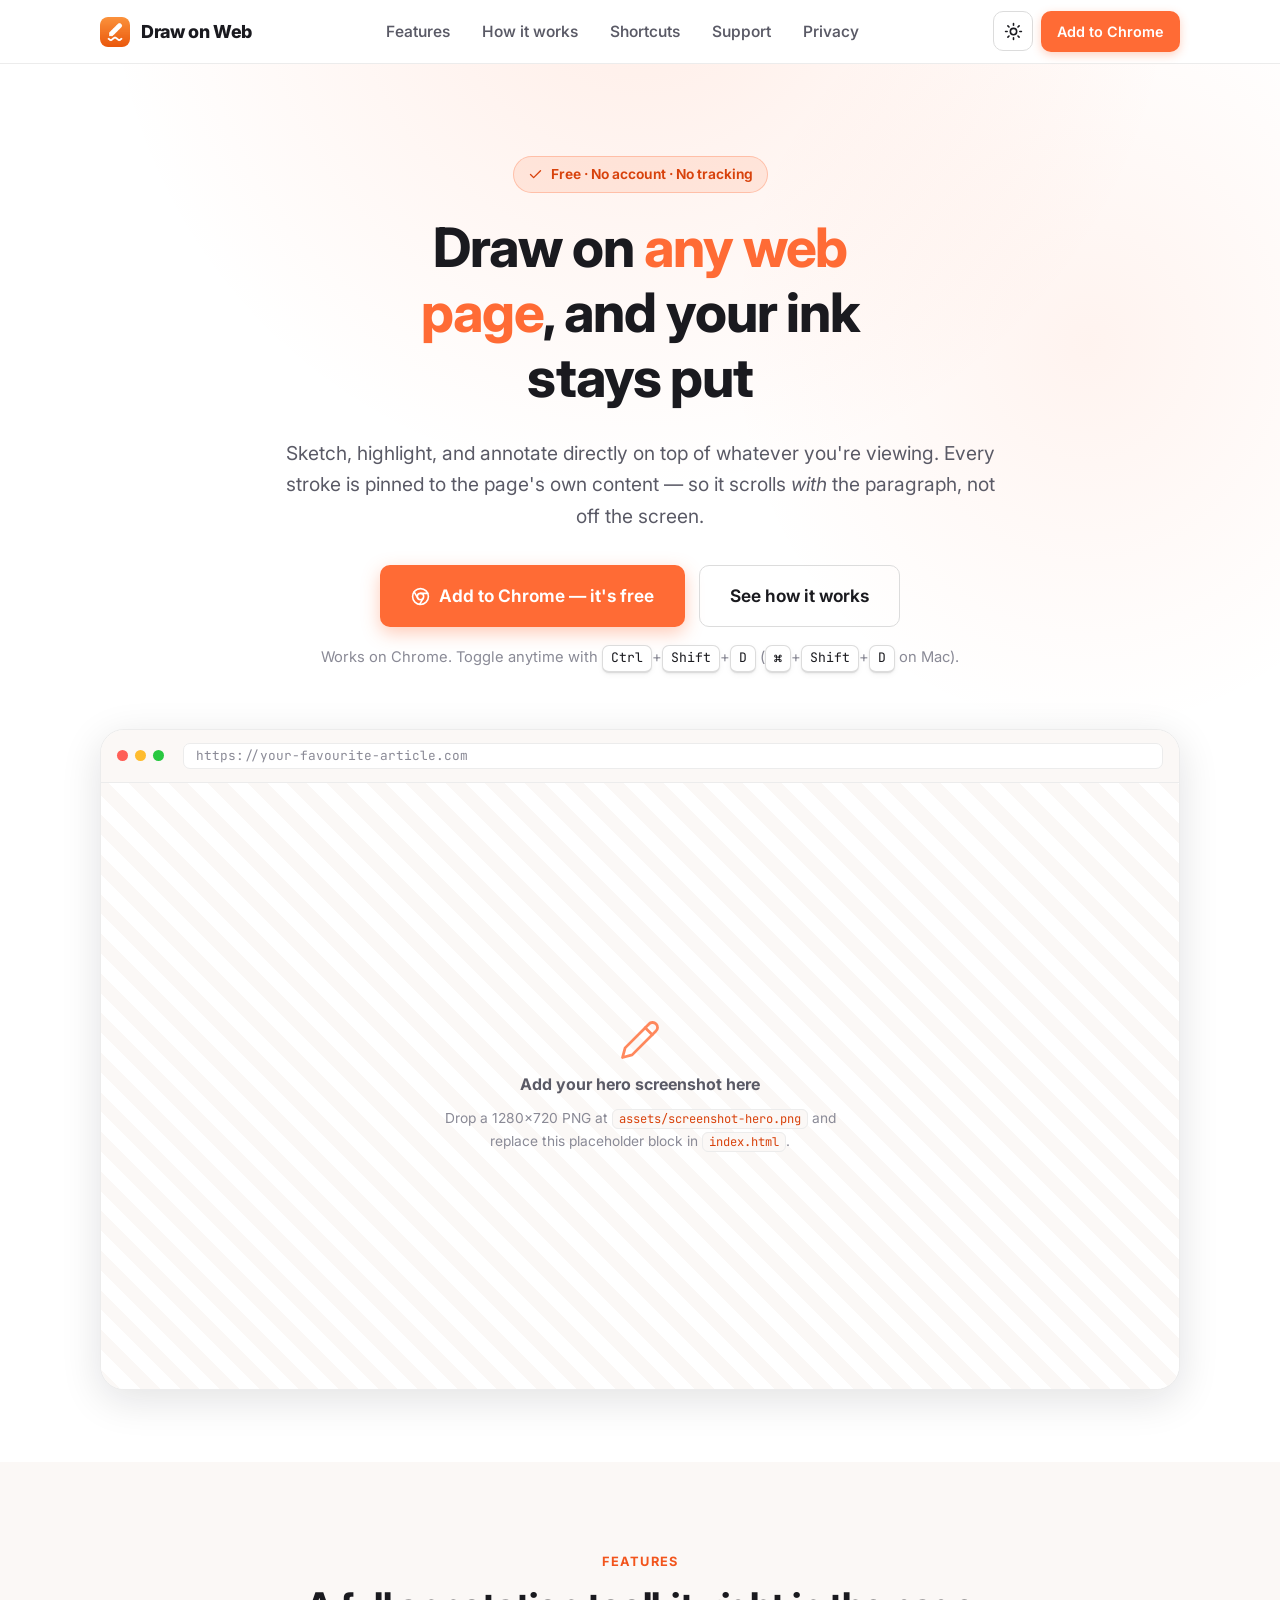
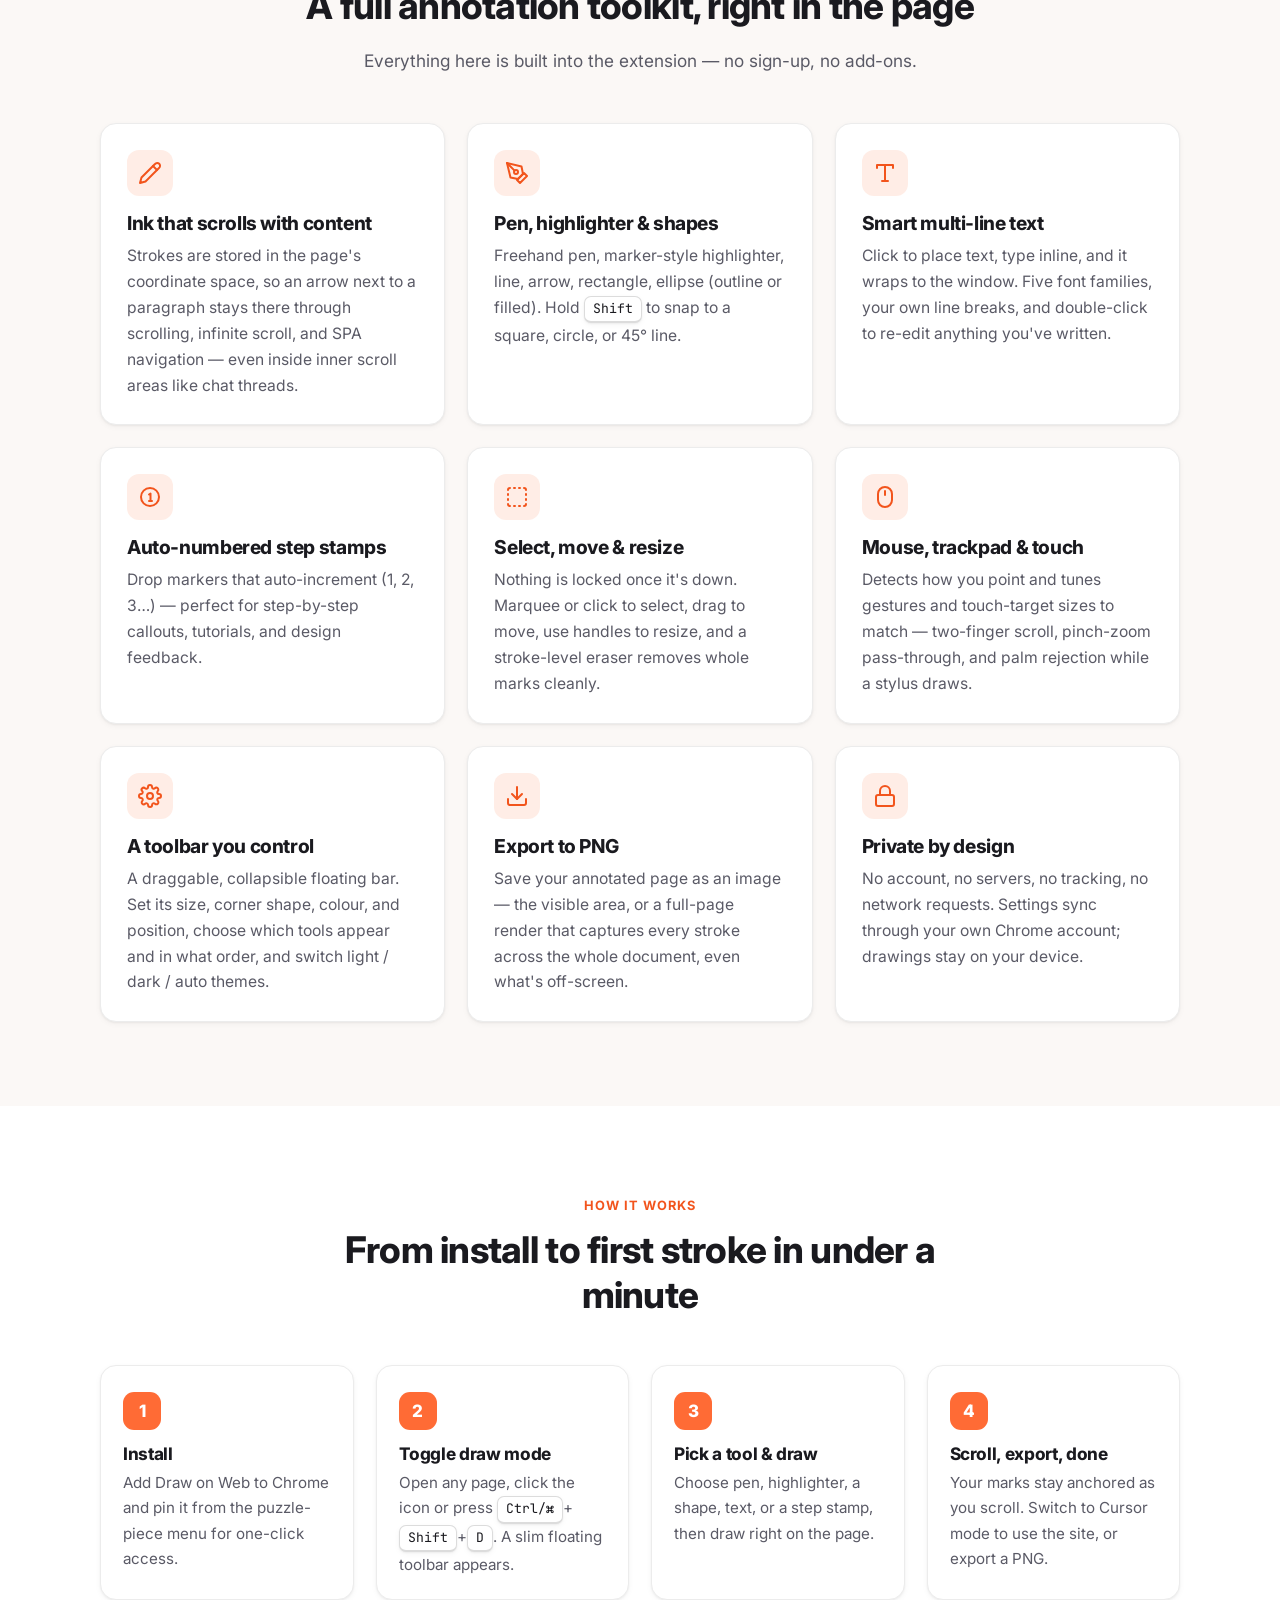
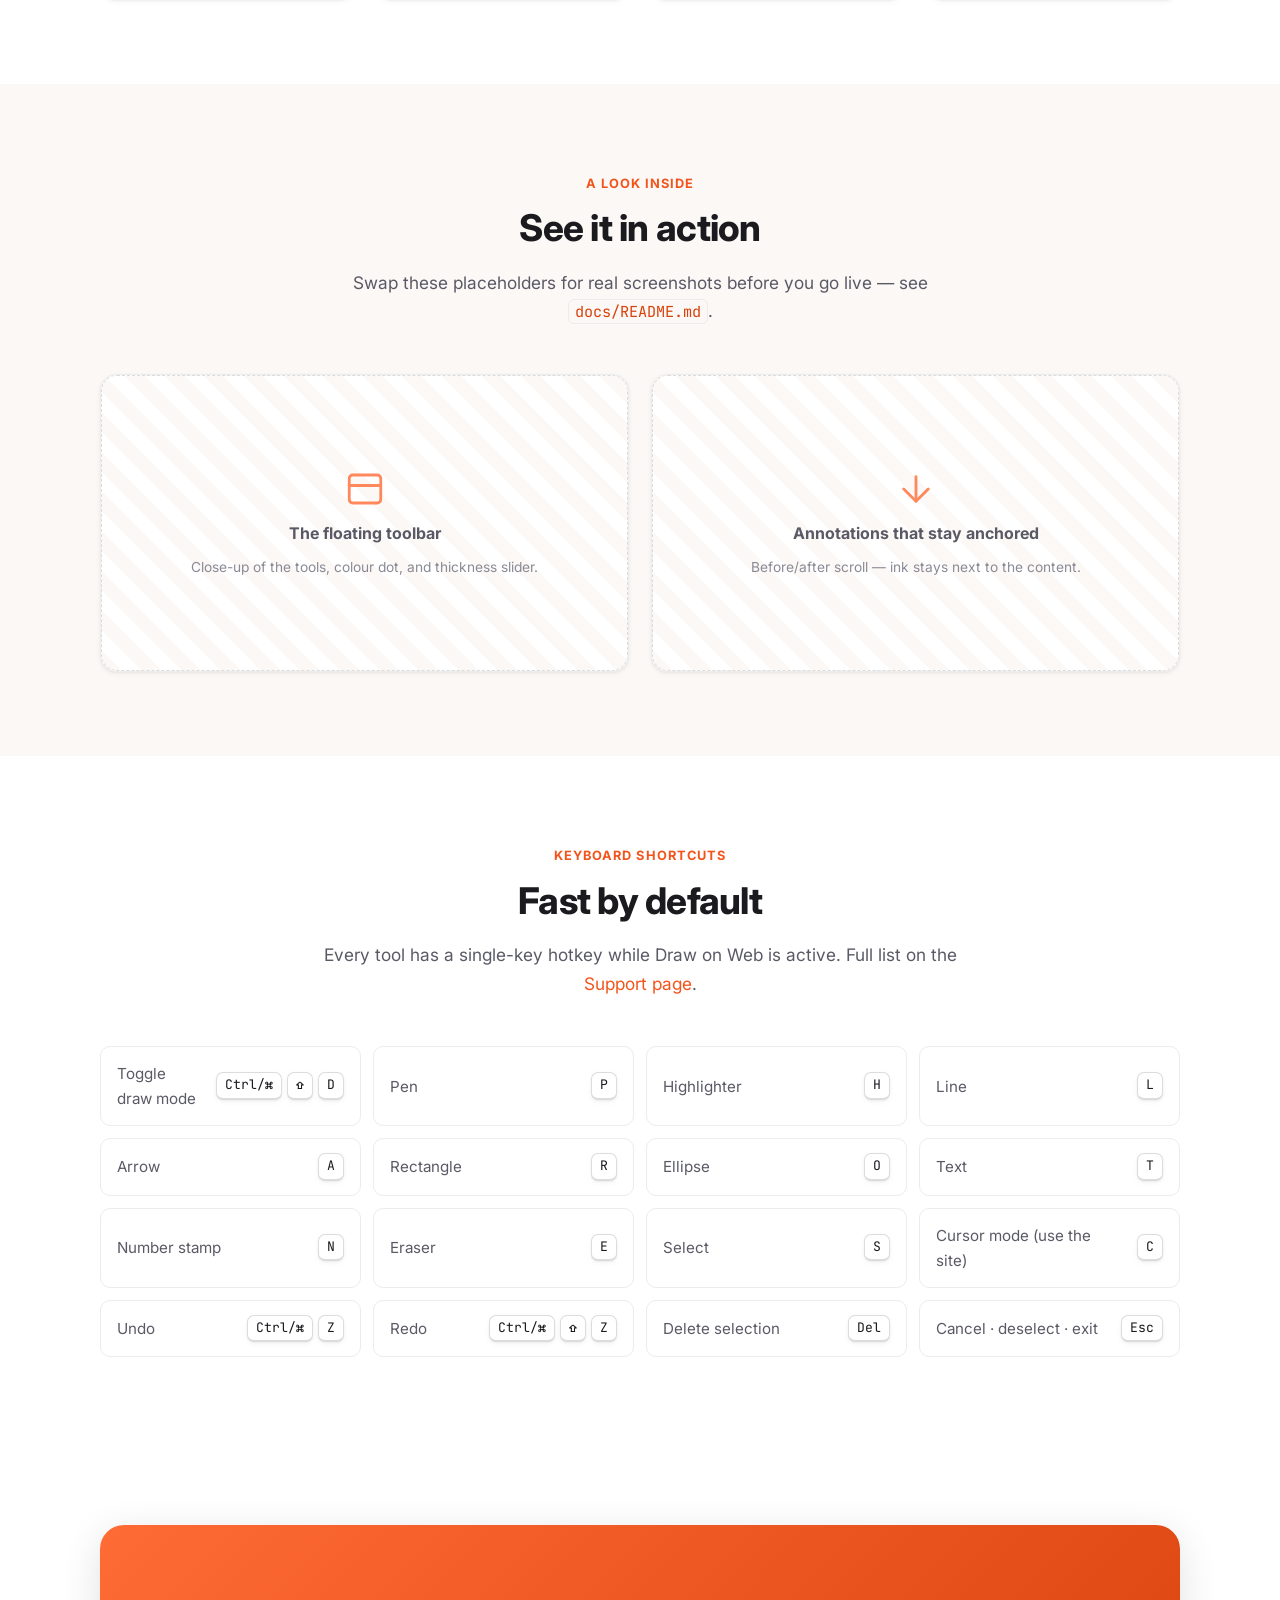
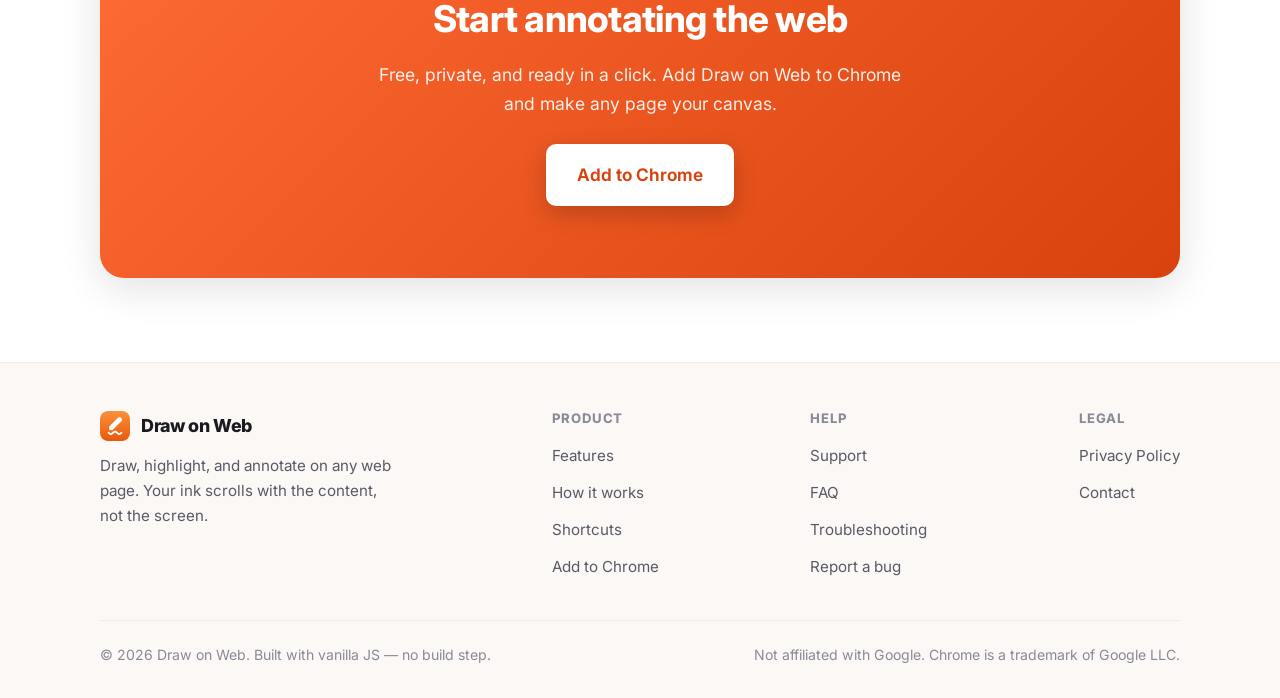
==== docs/index.html @ af0098ac "intial commit" ====
<!DOCTYPE html>
<html lang="en" data-theme="light">
<head>
  <meta charset="UTF-8" />
  <meta name="viewport" content="width=device-width, initial-scale=1.0" />
  <title>Draw on Web — Draw, highlight & annotate on any web page</title>
  <meta name="description" content="Draw on Web is a free Chrome extension to draw, highlight, and annotate on any web page. Your annotations scroll with the page content, not the screen." />
  <meta name="theme-color" content="#ff6b35" />

  <!-- Open Graph / social -->
  <meta property="og:type" content="website" />
  <meta property="og:title" content="Draw on Web — Draw, highlight & annotate on any web page" />
  <meta property="og:description" content="A free Chrome extension to draw, highlight, and annotate on any web page. Your ink scrolls with the content, not the screen." />
  <meta property="og:image" content="assets/icon-128.png" />
  <meta name="twitter:card" content="summary" />
  <meta name="twitter:title" content="Draw on Web" />
  <meta name="twitter:description" content="Draw, highlight & annotate on any web page. Your ink scrolls with the content." />

  <link rel="icon" type="image/png" sizes="32x32" href="assets/icon-32.png" />
  <link rel="icon" type="image/png" sizes="16x16" href="assets/icon-16.png" />
  <link rel="apple-touch-icon" href="assets/icon-128.png" />

  <!-- Fonts (CDN, with system fallback in CSS) -->
  <link rel="preconnect" href="https://fonts.googleapis.com" />
  <link rel="preconnect" href="https://fonts.gstatic.com" crossorigin />
  <link href="https://fonts.googleapis.com/css2?family=Inter:wght@400;500;550;600;650;700;750;800&family=JetBrains+Mono:wght@400;500&display=swap" rel="stylesheet" />

  <link rel="stylesheet" href="styles.css" />
</head>
<body>
  <a class="skip-link" href="#main">Skip to content</a>

  <!-- ===================== NAV ===================== -->
  <header class="nav">
    <div class="container nav-inner">
      <a class="brand" href="index.html">
        <img src="assets/icon-48.png" alt="" />
        Draw on Web
      </a>

      <nav class="nav-links" id="nav-links" aria-label="Primary">
        <a href="index.html#features">Features</a>
        <a href="index.html#how">How it works</a>
        <a href="index.html#shortcuts">Shortcuts</a>
        <a href="support.html">Support</a>
        <a href="privacy.html">Privacy</a>
        <a class="nav-cta" data-store-link href="#">Add to Chrome</a>
      </nav>

      <div class="nav-actions">
        <button class="icon-btn theme-toggle" data-theme-toggle type="button" aria-label="Toggle dark mode" title="Toggle dark mode">
          <svg class="sun" viewBox="0 0 24 24" fill="none" stroke="currentColor" stroke-width="2" stroke-linecap="round" stroke-linejoin="round"><circle cx="12" cy="12" r="4"/><path d="M12 2v2M12 20v2M4.93 4.93l1.41 1.41M17.66 17.66l1.41 1.41M2 12h2M20 12h2M6.34 17.66l-1.41 1.41M19.07 4.93l-1.41 1.41"/></svg>
          <svg class="moon" viewBox="0 0 24 24" fill="none" stroke="currentColor" stroke-width="2" stroke-linecap="round" stroke-linejoin="round"><path d="M12 3a6 6 0 0 0 9 9 9 9 0 1 1-9-9Z"/></svg>
        </button>
        <a class="btn btn-primary nav-cta nav-cta-desktop" data-store-link href="#">Add to Chrome</a>
        <button class="icon-btn menu-toggle" data-menu-toggle type="button" aria-label="Open menu" aria-expanded="false" aria-controls="nav-links">
          <svg viewBox="0 0 24 24" fill="none" stroke="currentColor" stroke-width="2" stroke-linecap="round" stroke-linejoin="round"><line x1="3" y1="6" x2="21" y2="6"/><line x1="3" y1="12" x2="21" y2="12"/><line x1="3" y1="18" x2="21" y2="18"/></svg>
        </button>
      </div>
    </div>
  </header>

  <main id="main">
    <!-- ===================== HERO ===================== -->
    <section class="hero">
      <div class="container">
        <span class="pill">
          <svg viewBox="0 0 24 24" fill="none" stroke="currentColor" stroke-width="2.2" stroke-linecap="round" stroke-linejoin="round" width="15" height="15"><path d="M20 6 9 17l-5-5"/></svg>
          Free · No account · No tracking
        </span>
        <h1>Draw on <span class="grad">any web page</span>, and your ink stays put</h1>
        <p class="hero-sub">
          Sketch, highlight, and annotate directly on top of whatever you're viewing. Every stroke is pinned to the page's own content — so it scrolls <em>with</em> the paragraph, not off the screen.
        </p>
        <div class="hero-cta">
          <a class="btn btn-primary btn-lg" data-store-link href="#">
            <svg viewBox="0 0 24 24" fill="none" stroke="currentColor" stroke-width="2" stroke-linecap="round" stroke-linejoin="round"><circle cx="12" cy="12" r="10"/><circle cx="12" cy="12" r="4"/><line x1="21.17" y1="8" x2="12" y2="8"/><line x1="3.95" y1="6.06" x2="8.54" y2="14"/><line x1="10.88" y1="21.94" x2="15.46" y2="14"/></svg>
            Add to Chrome — it's free
          </a>
          <a class="btn btn-ghost btn-lg" href="support.html">See how it works</a>
        </div>
        <p class="hero-note">Works on Chrome. Toggle anytime with <kbd>Ctrl</kbd>+<kbd>Shift</kbd>+<kbd>D</kbd> (<kbd>⌘</kbd>+<kbd>Shift</kbd>+<kbd>D</kbd> on Mac).</p>

        <!-- Hero visual: faux browser with a screenshot placeholder -->
        <div class="mock reveal">
          <div class="mock-bar">
            <span class="dot"></span><span class="dot"></span><span class="dot"></span>
            <span class="url">https://your-favourite-article.com</span>
          </div>
          <!-- SCREENSHOT: replace this .shot block with <img src="assets/screenshot-hero.png" alt="Draw on Web annotating a web page"> (recommended 1280×720) -->
          <div class="shot">
            <div class="shot-inner">
              <svg viewBox="0 0 24 24" fill="none" stroke="currentColor" stroke-width="1.6" stroke-linecap="round" stroke-linejoin="round"><path d="M17 3a2.85 2.83 0 1 1 4 4L7.5 20.5 2 22l1.5-5.5Z"/><path d="m15 5 4 4"/></svg>
              <b>Add your hero screenshot here</b>
              <span>Drop a 1280×720 PNG at <code>assets/screenshot-hero.png</code> and replace this placeholder block in <code>index.html</code>.</span>
            </div>
          </div>
        </div>
      </div>
    </section>

    <!-- ===================== FEATURES ===================== -->
    <section class="section section-alt" id="features">
      <div class="container">
        <div class="section-head reveal">
          <span class="eyebrow">Features</span>
          <h2>A full annotation toolkit, right in the page</h2>
          <p>Everything here is built into the extension — no sign-up, no add-ons.</p>
        </div>

        <div class="grid grid-3">
          <article class="card reveal">
            <div class="feature-ico"><svg viewBox="0 0 24 24" fill="none" stroke="currentColor" stroke-width="2" stroke-linecap="round" stroke-linejoin="round"><path d="M17 3a2.85 2.83 0 1 1 4 4L7.5 20.5 2 22l1.5-5.5Z"/><path d="m15 5 4 4"/></svg></div>
            <h3>Ink that scrolls with content</h3>
            <p>Strokes are stored in the page's coordinate space, so an arrow next to a paragraph stays there through scrolling, infinite scroll, and SPA navigation — even inside inner scroll areas like chat threads.</p>
          </article>

          <article class="card reveal">
            <div class="feature-ico"><svg viewBox="0 0 24 24" fill="none" stroke="currentColor" stroke-width="2" stroke-linecap="round" stroke-linejoin="round"><path d="M12 19l7-7 3 3-7 7-3-3z"/><path d="M18 13l-1.5-7.5L2 2l3.5 14.5L13 18l5-5z"/><path d="M2 2l7.586 7.586"/><circle cx="11" cy="11" r="2"/></svg></div>
            <h3>Pen, highlighter &amp; shapes</h3>
            <p>Freehand pen, marker-style highlighter, line, arrow, rectangle, ellipse (outline or filled). Hold <kbd>Shift</kbd> to snap to a square, circle, or 45° line.</p>
          </article>

          <article class="card reveal">
            <div class="feature-ico"><svg viewBox="0 0 24 24" fill="none" stroke="currentColor" stroke-width="2" stroke-linecap="round" stroke-linejoin="round"><path d="M4 7V4h16v3"/><path d="M9 20h6"/><path d="M12 4v16"/></svg></div>
            <h3>Smart multi-line text</h3>
            <p>Click to place text, type inline, and it wraps to the window. Five font families, your own line breaks, and double-click to re-edit anything you've written.</p>
          </article>

          <article class="card reveal">
            <div class="feature-ico"><svg viewBox="0 0 24 24" fill="none" stroke="currentColor" stroke-width="2" stroke-linecap="round" stroke-linejoin="round"><circle cx="12" cy="12" r="9"/><path d="M11 9.5 12.5 8.5V16"/><path d="M11 16h3"/></svg></div>
            <h3>Auto-numbered step stamps</h3>
            <p>Drop markers that auto-increment (1, 2, 3…) — perfect for step-by-step callouts, tutorials, and design feedback.</p>
          </article>

          <article class="card reveal">
            <div class="feature-ico"><svg viewBox="0 0 24 24" fill="none" stroke="currentColor" stroke-width="2" stroke-linecap="round" stroke-linejoin="round"><path d="M5 3a2 2 0 0 0-2 2"/><path d="M19 3a2 2 0 0 1 2 2"/><path d="M21 19a2 2 0 0 1-2 2"/><path d="M5 21a2 2 0 0 1-2-2"/><path d="M9 3h1M14 3h1M9 21h1M14 21h1M3 9v1M21 9v1M3 14v1M21 14v1"/></svg></div>
            <h3>Select, move &amp; resize</h3>
            <p>Nothing is locked once it's down. Marquee or click to select, drag to move, use handles to resize, and a stroke-level eraser removes whole marks cleanly.</p>
          </article>

          <article class="card reveal">
            <div class="feature-ico"><svg viewBox="0 0 24 24" fill="none" stroke="currentColor" stroke-width="2" stroke-linecap="round" stroke-linejoin="round"><rect x="5" y="2" width="14" height="20" rx="7"/><path d="M12 6v4"/></svg></div>
            <h3>Mouse, trackpad &amp; touch</h3>
            <p>Detects how you point and tunes gestures and touch-target sizes to match — two-finger scroll, pinch-zoom pass-through, and palm rejection while a stylus draws.</p>
          </article>

          <article class="card reveal">
            <div class="feature-ico"><svg viewBox="0 0 24 24" fill="none" stroke="currentColor" stroke-width="2" stroke-linecap="round" stroke-linejoin="round"><circle cx="12" cy="12" r="3"/><path d="M19.4 15a1.65 1.65 0 0 0 .33 1.82l.06.06a2 2 0 1 1-2.83 2.83l-.06-.06a1.65 1.65 0 0 0-1.82-.33 1.65 1.65 0 0 0-1 1.51V21a2 2 0 0 1-4 0v-.09A1.65 1.65 0 0 0 9 19.4a1.65 1.65 0 0 0-1.82.33l-.06.06a2 2 0 1 1-2.83-2.83l.06-.06a1.65 1.65 0 0 0 .33-1.82 1.65 1.65 0 0 0-1.51-1H3a2 2 0 0 1 0-4h.09A1.65 1.65 0 0 0 4.6 9a1.65 1.65 0 0 0-.33-1.82l-.06-.06a2 2 0 1 1 2.83-2.83l.06.06a1.65 1.65 0 0 0 1.82.33H9a1.65 1.65 0 0 0 1-1.51V3a2 2 0 0 1 4 0v.09a1.65 1.65 0 0 0 1 1.51 1.65 1.65 0 0 0 1.82-.33l.06-.06a2 2 0 1 1 2.83 2.83l-.06.06a1.65 1.65 0 0 0-.33 1.82V9a1.65 1.65 0 0 0 1.51 1H21a2 2 0 0 1 0 4h-.09a1.65 1.65 0 0 0-1.51 1z"/></svg></div>
            <h3>A toolbar you control</h3>
            <p>A draggable, collapsible floating bar. Set its size, corner shape, colour, and position, choose which tools appear and in what order, and switch light / dark / auto themes.</p>
          </article>

          <article class="card reveal">
            <div class="feature-ico"><svg viewBox="0 0 24 24" fill="none" stroke="currentColor" stroke-width="2" stroke-linecap="round" stroke-linejoin="round"><path d="M21 15v4a2 2 0 0 1-2 2H5a2 2 0 0 1-2-2v-4"/><polyline points="7 10 12 15 17 10"/><line x1="12" y1="15" x2="12" y2="3"/></svg></div>
            <h3>Export to PNG</h3>
            <p>Save your annotated page as an image — the visible area, or a full-page render that captures every stroke across the whole document, even what's off-screen.</p>
          </article>

          <article class="card reveal">
            <div class="feature-ico"><svg viewBox="0 0 24 24" fill="none" stroke="currentColor" stroke-width="2" stroke-linecap="round" stroke-linejoin="round"><rect x="3" y="11" width="18" height="11" rx="2"/><path d="M7 11V7a5 5 0 0 1 10 0v4"/></svg></div>
            <h3>Private by design</h3>
            <p>No account, no servers, no tracking, no network requests. Settings sync through your own Chrome account; drawings stay on your device.</p>
          </article>
        </div>
      </div>
    </section>

    <!-- ===================== HOW IT WORKS ===================== -->
    <section class="section" id="how">
      <div class="container">
        <div class="section-head reveal">
          <span class="eyebrow">How it works</span>
          <h2>From install to first stroke in under a minute</h2>
        </div>

        <div class="steps">
          <div class="step reveal">
            <span class="num">1</span>
            <h3>Install</h3>
            <p>Add Draw on Web to Chrome and pin it from the puzzle-piece menu for one-click access.</p>
          </div>
          <div class="step reveal">
            <span class="num">2</span>
            <h3>Toggle draw mode</h3>
            <p>Open any page, click the icon or press <kbd>Ctrl/⌘</kbd>+<kbd>Shift</kbd>+<kbd>D</kbd>. A slim floating toolbar appears.</p>
          </div>
          <div class="step reveal">
            <span class="num">3</span>
            <h3>Pick a tool &amp; draw</h3>
            <p>Choose pen, highlighter, a shape, text, or a step stamp, then draw right on the page.</p>
          </div>
          <div class="step reveal">
            <span class="num">4</span>
            <h3>Scroll, export, done</h3>
            <p>Your marks stay anchored as you scroll. Switch to Cursor mode to use the site, or export a PNG.</p>
          </div>
        </div>
      </div>
    </section>

    <!-- ===================== SCREENSHOTS ===================== -->
    <section class="section section-alt">
      <div class="container">
        <div class="section-head reveal">
          <span class="eyebrow">A look inside</span>
          <h2>See it in action</h2>
          <p>Swap these placeholders for real screenshots before you go live — see <code>docs/README.md</code>.</p>
        </div>
        <div class="grid grid-2">
          <!-- SCREENSHOT: replace with <img src="assets/screenshot-toolbar.png" alt="..."> -->
          <div class="card reveal" style="padding:0;overflow:hidden">
            <div class="shot in-card">
              <div class="shot-inner">
                <svg viewBox="0 0 24 24" fill="none" stroke="currentColor" stroke-width="1.6" stroke-linecap="round" stroke-linejoin="round"><rect x="3" y="4" width="18" height="16" rx="2"/><path d="M3 10h18"/></svg>
                <b>The floating toolbar</b>
                <span>Close-up of the tools, colour dot, and thickness slider.</span>
              </div>
            </div>
          </div>
          <!-- SCREENSHOT: replace with <img src="assets/screenshot-scroll.png" alt="..."> -->
          <div class="card reveal" style="padding:0;overflow:hidden">
            <div class="shot in-card">
              <div class="shot-inner">
                <svg viewBox="0 0 24 24" fill="none" stroke="currentColor" stroke-width="1.6" stroke-linecap="round" stroke-linejoin="round"><path d="M12 5v14"/><path d="m19 12-7 7-7-7"/></svg>
                <b>Annotations that stay anchored</b>
                <span>Before/after scroll — ink stays next to the content.</span>
              </div>
            </div>
          </div>
        </div>
      </div>
    </section>

    <!-- ===================== SHORTCUTS ===================== -->
    <section class="section" id="shortcuts">
      <div class="container">
        <div class="section-head reveal">
          <span class="eyebrow">Keyboard shortcuts</span>
          <h2>Fast by default</h2>
          <p>Every tool has a single-key hotkey while Draw on Web is active. Full list on the <a href="support.html#shortcuts">Support page</a>.</p>
        </div>

        <div class="keys reveal">
          <div class="key-row"><span>Toggle draw mode</span><span class="combo"><kbd>Ctrl/⌘</kbd><kbd>⇧</kbd><kbd>D</kbd></span></div>
          <div class="key-row"><span>Pen</span><span class="combo"><kbd>P</kbd></span></div>
          <div class="key-row"><span>Highlighter</span><span class="combo"><kbd>H</kbd></span></div>
          <div class="key-row"><span>Line</span><span class="combo"><kbd>L</kbd></span></div>
          <div class="key-row"><span>Arrow</span><span class="combo"><kbd>A</kbd></span></div>
          <div class="key-row"><span>Rectangle</span><span class="combo"><kbd>R</kbd></span></div>
          <div class="key-row"><span>Ellipse</span><span class="combo"><kbd>O</kbd></span></div>
          <div class="key-row"><span>Text</span><span class="combo"><kbd>T</kbd></span></div>
          <div class="key-row"><span>Number stamp</span><span class="combo"><kbd>N</kbd></span></div>
          <div class="key-row"><span>Eraser</span><span class="combo"><kbd>E</kbd></span></div>
          <div class="key-row"><span>Select</span><span class="combo"><kbd>S</kbd></span></div>
          <div class="key-row"><span>Cursor mode (use the site)</span><span class="combo"><kbd>C</kbd></span></div>
          <div class="key-row"><span>Undo</span><span class="combo"><kbd>Ctrl/⌘</kbd><kbd>Z</kbd></span></div>
          <div class="key-row"><span>Redo</span><span class="combo"><kbd>Ctrl/⌘</kbd><kbd>⇧</kbd><kbd>Z</kbd></span></div>
          <div class="key-row"><span>Delete selection</span><span class="combo"><kbd>Del</kbd></span></div>
          <div class="key-row"><span>Cancel · deselect · exit</span><span class="combo"><kbd>Esc</kbd></span></div>
        </div>
      </div>
    </section>

    <!-- ===================== CTA ===================== -->
    <section class="section">
      <div class="container">
        <div class="cta-band reveal">
          <h2>Start annotating the web</h2>
          <p>Free, private, and ready in a click. Add Draw on Web to Chrome and make any page your canvas.</p>
          <a class="btn btn-primary btn-lg" data-store-link href="#">Add to Chrome</a>
        </div>
      </div>
    </section>
  </main>

  <!-- ===================== FOOTER ===================== -->
  <footer class="footer">
    <div class="container">
      <div class="footer-inner">
        <div>
          <a class="brand" href="index.html"><img src="assets/icon-48.png" alt="" /> Draw on Web</a>
          <p class="footer-about">Draw, highlight, and annotate on any web page. Your ink scrolls with the content, not the screen.</p>
        </div>
        <div class="footer-col">
          <h4>Product</h4>
          <ul>
            <li><a href="index.html#features">Features</a></li>
            <li><a href="index.html#how">How it works</a></li>
            <li><a href="index.html#shortcuts">Shortcuts</a></li>
            <li><a data-store-link href="#">Add to Chrome</a></li>
          </ul>
        </div>
        <div class="footer-col">
          <h4>Help</h4>
          <ul>
            <li><a href="support.html">Support</a></li>
            <li><a href="support.html#faq">FAQ</a></li>
            <li><a href="support.html#troubleshooting">Troubleshooting</a></li>
            <li><a data-issues-link href="#">Report a bug</a></li>
          </ul>
        </div>
        <div class="footer-col">
          <h4>Legal</h4>
          <ul>
            <li><a href="privacy.html">Privacy Policy</a></li>
            <li><a data-email-link href="#">Contact</a></li>
          </ul>
        </div>
      </div>
      <div class="footer-bottom">
        <span>© <span data-year>2026</span> Draw on Web. Built with vanilla JS — no build step.</span>
        <span>Not affiliated with Google. Chrome is a trademark of Google LLC.</span>
      </div>
    </div>
  </footer>

  <script src="script.js"></script>
</body>
</html>
---- docs/styles.css ----
/* ==========================================================================
   Draw on Web — support site styles
   Hand-written CSS, no framework. Light theme by default; [data-theme="dark"]
   on <html> flips the design tokens. All colors/spacing live in :root so the
   whole site re-themes from one place.
   ========================================================================== */

/* ---- Design tokens ------------------------------------------------------- */
:root {
  /* Brand */
  --brand: #ff6b35;
  --brand-600: #f2541c;
  --brand-700: #d8420c;
  --brand-soft: rgba(255, 107, 53, 0.12);

  /* Light surfaces */
  --bg: #ffffff;
  --bg-alt: #fbf8f6;
  --bg-elevated: #ffffff;
  --card: #ffffff;
  --border: #ececec;
  --border-strong: #dcdcdc;

  /* Text */
  --text: #1a1a1f;
  --text-dim: #5a5a66;
  --text-faint: #8a8a96;
  --on-brand: #ffffff;

  /* Effects */
  --shadow-sm: 0 1px 2px rgba(17, 17, 26, 0.05), 0 2px 6px rgba(17, 17, 26, 0.04);
  --shadow-md: 0 4px 12px rgba(17, 17, 26, 0.08), 0 10px 30px rgba(17, 17, 26, 0.06);
  --shadow-lg: 0 10px 40px rgba(17, 17, 26, 0.12);
  --ring: 0 0 0 3px rgba(255, 107, 53, 0.35);

  /* Shape */
  --radius-sm: 10px;
  --radius: 16px;
  --radius-lg: 24px;

  /* Layout */
  --maxw: 1120px;
  --nav-h: 64px;

  --font: "Inter", system-ui, -apple-system, "Segoe UI", Roboto, Helvetica, Arial, sans-serif;
  --mono: "JetBrains Mono", ui-monospace, "SFMono-Regular", Menlo, Consolas, monospace;
}

/* Dark theme */
[data-theme="dark"] {
  --bg: #0e0e12;
  --bg-alt: #15151b;
  --bg-elevated: #1a1a22;
  --card: #17171e;
  --border: #26262f;
  --border-strong: #33333f;

  --text: #f3f3f6;
  --text-dim: #b6b6c2;
  --text-faint: #80808e;

  --brand-soft: rgba(255, 107, 53, 0.16);
  --shadow-sm: 0 1px 2px rgba(0, 0, 0, 0.4);
  --shadow-md: 0 8px 24px rgba(0, 0, 0, 0.45);
  --shadow-lg: 0 16px 48px rgba(0, 0, 0, 0.55);
}

/* ---- Base ---------------------------------------------------------------- */
*,
*::before,
*::after { box-sizing: border-box; }

html {
  scroll-behavior: smooth;
  scroll-padding-top: calc(var(--nav-h) + 16px);
  -webkit-text-size-adjust: 100%;
}

@media (prefers-reduced-motion: reduce) {
  html { scroll-behavior: auto; }
  *, *::before, *::after { animation-duration: 0.001ms !important; transition-duration: 0.001ms !important; }
}

body {
  margin: 0;
  font-family: var(--font);
  background: var(--bg);
  color: var(--text);
  line-height: 1.65;
  font-size: 17px;
  -webkit-font-smoothing: antialiased;
  text-rendering: optimizeLegibility;
  transition: background-color 0.3s ease, color 0.3s ease;
}

img { max-width: 100%; display: block; }

a { color: var(--brand-600); text-decoration: none; }
a:hover { text-decoration: underline; }

h1, h2, h3, h4 { line-height: 1.2; letter-spacing: -0.02em; margin: 0 0 0.5em; font-weight: 750; }
h1 { font-size: clamp(2.1rem, 5vw, 3.4rem); }
h2 { font-size: clamp(1.6rem, 3.4vw, 2.3rem); }
h3 { font-size: 1.2rem; }
p { margin: 0 0 1rem; }

:focus-visible { outline: none; box-shadow: var(--ring); border-radius: 6px; }

.container { width: 100%; max-width: var(--maxw); margin: 0 auto; padding: 0 20px; }

.section { padding: 84px 0; }
.section-alt { background: var(--bg-alt); }

.eyebrow {
  display: inline-block;
  font-size: 0.8rem;
  font-weight: 700;
  letter-spacing: 0.08em;
  text-transform: uppercase;
  color: var(--brand-600);
  margin-bottom: 12px;
}

.section-head { max-width: 680px; margin: 0 auto 48px; text-align: center; }
.section-head p { color: var(--text-dim); font-size: 1.08rem; margin: 0; }

.lead { font-size: 1.15rem; color: var(--text-dim); }

/* ---- Skip link ----------------------------------------------------------- */
.skip-link {
  position: absolute;
  left: -9999px;
  top: 8px;
  z-index: 200;
  background: var(--brand);
  color: #fff;
  padding: 10px 16px;
  border-radius: 8px;
}
.skip-link:focus { left: 16px; }

/* ---- Buttons ------------------------------------------------------------- */
.btn {
  display: inline-flex;
  align-items: center;
  gap: 9px;
  font-family: inherit;
  font-size: 1rem;
  font-weight: 650;
  padding: 13px 24px;
  border-radius: var(--radius-sm);
  border: 1px solid transparent;
  cursor: pointer;
  transition: transform 0.15s ease, box-shadow 0.2s ease, background-color 0.2s ease, border-color 0.2s ease;
  white-space: nowrap;
  text-decoration: none;
}
.btn:hover { text-decoration: none; transform: translateY(-2px); }
.btn:active { transform: translateY(0); }

.btn-primary {
  background: var(--brand);
  color: var(--on-brand);
  box-shadow: 0 6px 18px rgba(255, 107, 53, 0.35);
}
.btn-primary:hover { background: var(--brand-600); box-shadow: 0 10px 26px rgba(255, 107, 53, 0.45); }

.btn-ghost {
  background: transparent;
  color: var(--text);
  border-color: var(--border-strong);
}
.btn-ghost:hover { background: var(--brand-soft); border-color: var(--brand); color: var(--brand-700); }

.btn-lg { padding: 16px 30px; font-size: 1.08rem; }

.btn svg { width: 19px; height: 19px; }

/* ---- Nav ----------------------------------------------------------------- */
.nav {
  position: sticky;
  top: 0;
  z-index: 100;
  height: var(--nav-h);
  background: color-mix(in srgb, var(--bg) 82%, transparent);
  backdrop-filter: saturate(180%) blur(14px);
  -webkit-backdrop-filter: saturate(180%) blur(14px);
  border-bottom: 1px solid var(--border);
}
.nav-inner {
  height: 100%;
  display: flex;
  align-items: center;
  justify-content: space-between;
  gap: 16px;
}
.brand {
  display: inline-flex;
  align-items: center;
  gap: 11px;
  font-weight: 800;
  font-size: 1.12rem;
  color: var(--text);
  letter-spacing: -0.02em;
}
.brand:hover { text-decoration: none; }
.brand img { width: 30px; height: 30px; border-radius: 8px; }

.nav-links { display: flex; align-items: center; gap: 4px; }
.nav-links a {
  color: var(--text-dim);
  font-weight: 550;
  font-size: 0.97rem;
  padding: 8px 14px;
  border-radius: 9px;
  transition: color 0.15s ease, background-color 0.15s ease;
}
.nav-links a:hover { color: var(--text); background: var(--brand-soft); text-decoration: none; }
.nav-links a.active { color: var(--brand-700); }

.nav-actions { display: flex; align-items: center; gap: 8px; }

.icon-btn {
  display: inline-grid;
  place-items: center;
  width: 40px;
  height: 40px;
  border-radius: 10px;
  border: 1px solid var(--border-strong);
  background: var(--bg-elevated);
  color: var(--text);
  cursor: pointer;
  transition: background-color 0.15s ease, border-color 0.15s ease, color 0.15s ease;
}
.icon-btn:hover { background: var(--brand-soft); border-color: var(--brand); color: var(--brand-700); }
.icon-btn svg { width: 19px; height: 19px; }

/* Theme toggle shows sun or moon depending on current theme */
.theme-toggle .moon { display: none; }
[data-theme="dark"] .theme-toggle .moon { display: block; }
[data-theme="dark"] .theme-toggle .sun { display: none; }

/* "Add to Chrome" CTAs. On desktop the compact button in nav-actions is shown
   and the plain text link inside the dropdown is hidden; on mobile it flips. */
.nav-links .nav-cta { display: none; }
.nav .btn.nav-cta-desktop {
  display: inline-flex;
  padding: 8px 15px;
  font-size: 0.9rem;
  font-weight: 600;
  border-radius: 10px;
  box-shadow: 0 3px 10px rgba(255, 107, 53, 0.3);
}

/* Mobile menu toggle (hamburger) */
.menu-toggle { display: none; }

@media (max-width: 860px) {
  .nav-links {
    position: fixed;
    inset: var(--nav-h) 0 auto 0;
    flex-direction: column;
    align-items: stretch;
    gap: 2px;
    padding: 12px 16px 20px;
    background: var(--bg);
    border-bottom: 1px solid var(--border);
    box-shadow: var(--shadow-md);
    transform: translateY(-140%);
    transition: transform 0.28s cubic-bezier(0.22, 1, 0.36, 1);
    visibility: hidden;
  }
  .nav-links.open { transform: translateY(0); visibility: visible; }
  .nav-links a { padding: 13px 14px; font-size: 1.05rem; }
  .menu-toggle { display: inline-grid; }
  .nav .btn.nav-cta-desktop { display: none; }
  .nav-links .nav-cta { display: block; color: var(--brand-700); font-weight: 650; }
}

/* ---- Hero ---------------------------------------------------------------- */
.hero {
  position: relative;
  overflow: hidden;
  padding: 92px 0 72px;
  text-align: center;
}
.hero::before {
  content: "";
  position: absolute;
  inset: 0;
  background:
    radial-gradient(60% 55% at 50% -8%, var(--brand-soft), transparent 70%),
    radial-gradient(40% 40% at 85% 20%, rgba(255, 107, 53, 0.08), transparent 70%);
  pointer-events: none;
}
.hero > .container { position: relative; }

.pill {
  display: inline-flex;
  align-items: center;
  gap: 8px;
  padding: 6px 14px;
  border-radius: 999px;
  background: var(--brand-soft);
  color: var(--brand-700);
  font-size: 0.86rem;
  font-weight: 650;
  border: 1px solid color-mix(in srgb, var(--brand) 30%, transparent);
  margin-bottom: 22px;
}

.hero h1 { max-width: 15ch; margin-inline: auto; }
.hero .grad { color: var(--brand); }
.hero-sub {
  max-width: 60ch;
  margin: 18px auto 32px;
  font-size: 1.2rem;
  color: var(--text-dim);
}
.hero-cta { display: flex; gap: 14px; justify-content: center; flex-wrap: wrap; }
.hero-note { margin-top: 18px; font-size: 0.92rem; color: var(--text-faint); }

/* Faux browser mock for the hero visual / screenshots */
.mock {
  margin-top: 56px;
  border-radius: var(--radius-lg);
  border: 1px solid var(--border);
  background: var(--card);
  box-shadow: var(--shadow-lg);
  overflow: hidden;
}
.mock-bar {
  display: flex;
  align-items: center;
  gap: 7px;
  padding: 13px 16px;
  border-bottom: 1px solid var(--border);
  background: var(--bg-alt);
}
.mock-bar .dot { width: 11px; height: 11px; border-radius: 50%; background: var(--border-strong); }
.mock-bar .dot:nth-child(1) { background: #ff5f57; }
.mock-bar .dot:nth-child(2) { background: #febc2e; }
.mock-bar .dot:nth-child(3) { background: #28c840; }
.mock-bar .url {
  margin-left: 12px;
  flex: 1;
  height: 26px;
  border-radius: 7px;
  background: var(--bg);
  border: 1px solid var(--border);
  display: flex;
  align-items: center;
  padding: 0 12px;
  font-size: 0.8rem;
  color: var(--text-faint);
  font-family: var(--mono);
}

/* Reusable screenshot placeholder */
.shot {
  position: relative;
  aspect-ratio: 16 / 9;
  display: grid;
  place-items: center;
  text-align: center;
  padding: 24px;
  color: var(--text-faint);
  background:
    repeating-linear-gradient(45deg, var(--bg-alt), var(--bg-alt) 14px, var(--bg) 14px, var(--bg) 28px);
}
.shot-inner {
  display: grid;
  gap: 10px;
  justify-items: center;
  max-width: 420px;
}
.shot svg { width: 42px; height: 42px; color: var(--brand); opacity: 0.8; }
.shot b { color: var(--text-dim); font-size: 1rem; }
.shot span { font-size: 0.86rem; }
.shot.in-card { border-radius: var(--radius); border: 1px dashed var(--border-strong); overflow: hidden; }

/* ---- Feature grid -------------------------------------------------------- */
.grid { display: grid; gap: 22px; }
.grid-3 { grid-template-columns: repeat(3, 1fr); }
.grid-2 { grid-template-columns: repeat(2, 1fr); }
@media (max-width: 900px) { .grid-3 { grid-template-columns: repeat(2, 1fr); } }
@media (max-width: 620px) { .grid-3, .grid-2 { grid-template-columns: 1fr; } }

.card {
  background: var(--card);
  border: 1px solid var(--border);
  border-radius: var(--radius);
  padding: 26px;
  box-shadow: var(--shadow-sm);
  transition: transform 0.2s ease, box-shadow 0.2s ease, border-color 0.2s ease;
}
.card:hover { transform: translateY(-4px); box-shadow: var(--shadow-md); border-color: var(--border-strong); }
.card h3 { margin-bottom: 8px; }
.card p { color: var(--text-dim); margin: 0; font-size: 0.98rem; }

.feature-ico {
  display: inline-grid;
  place-items: center;
  width: 46px;
  height: 46px;
  border-radius: 12px;
  background: var(--brand-soft);
  color: var(--brand-600);
  margin-bottom: 16px;
}
.feature-ico svg { width: 24px; height: 24px; }

/* ---- Steps --------------------------------------------------------------- */
.steps { display: grid; grid-template-columns: repeat(4, 1fr); gap: 22px; counter-reset: step; }
@media (max-width: 900px) { .steps { grid-template-columns: repeat(2, 1fr); } }
@media (max-width: 520px) { .steps { grid-template-columns: 1fr; } }
.step {
  position: relative;
  padding: 26px 22px 22px;
  background: var(--card);
  border: 1px solid var(--border);
  border-radius: var(--radius);
  box-shadow: var(--shadow-sm);
}
.step .num {
  display: inline-grid;
  place-items: center;
  width: 38px;
  height: 38px;
  border-radius: 11px;
  background: var(--brand);
  color: #fff;
  font-weight: 800;
  margin-bottom: 14px;
}
.step h3 { margin-bottom: 6px; font-size: 1.08rem; }
.step p { color: var(--text-dim); margin: 0; font-size: 0.95rem; }

/* ---- Keyboard shortcuts -------------------------------------------------- */
kbd {
  display: inline-block;
  min-width: 26px;
  text-align: center;
  padding: 3px 8px;
  font-family: var(--mono);
  font-size: 0.82rem;
  line-height: 1.4;
  color: var(--text);
  background: var(--bg-elevated);
  border: 1px solid var(--border-strong);
  border-bottom-width: 2px;
  border-radius: 7px;
  box-shadow: var(--shadow-sm);
}

.table-wrap {
  overflow-x: auto;
  border: 1px solid var(--border);
  border-radius: var(--radius);
  background: var(--card);
  box-shadow: var(--shadow-sm);
}
table { width: 100%; border-collapse: collapse; font-size: 0.97rem; }
th, td { text-align: left; padding: 14px 18px; border-bottom: 1px solid var(--border); vertical-align: middle; }
th { font-size: 0.78rem; text-transform: uppercase; letter-spacing: 0.06em; color: var(--text-faint); background: var(--bg-alt); }
tr:last-child td { border-bottom: none; }
td .t-name { font-weight: 600; }
td .t-note { color: var(--text-dim); }

/* Compact shortcut chips grid (used on homepage) */
.keys { display: grid; grid-template-columns: repeat(auto-fill, minmax(230px, 1fr)); gap: 12px; }
.key-row {
  display: flex;
  align-items: center;
  justify-content: space-between;
  gap: 14px;
  padding: 14px 16px;
  background: var(--card);
  border: 1px solid var(--border);
  border-radius: var(--radius-sm);
}
.key-row span { color: var(--text-dim); font-size: 0.95rem; }
.key-row .combo { display: inline-flex; gap: 5px; align-items: center; flex-shrink: 0; }

/* ---- Prose (support / privacy body copy) --------------------------------- */
.prose { max-width: 760px; margin: 0 auto; }
.prose h2 { margin-top: 2em; scroll-margin-top: calc(var(--nav-h) + 20px); }
.prose h2:first-child { margin-top: 0; }
.prose h3 { margin-top: 1.6em; }
.prose ul, .prose ol { padding-left: 1.3em; margin: 0 0 1.2em; }
.prose li { margin-bottom: 0.5em; color: var(--text-dim); }
.prose li strong, .prose p strong { color: var(--text); }
.prose p { color: var(--text-dim); }

.callout {
  display: flex;
  gap: 14px;
  padding: 18px 20px;
  border-radius: var(--radius-sm);
  background: var(--brand-soft);
  border: 1px solid color-mix(in srgb, var(--brand) 28%, transparent);
  margin: 0 0 1.4em;
}
.callout svg { width: 22px; height: 22px; color: var(--brand-600); flex-shrink: 0; margin-top: 2px; }
.callout p { margin: 0; color: var(--text); }
.callout.warn { background: rgba(255, 184, 0, 0.12); border-color: rgba(255, 184, 0, 0.4); }
.callout.warn svg { color: #c98a00; }

code {
  font-family: var(--mono);
  font-size: 0.88em;
  background: var(--bg-alt);
  border: 1px solid var(--border);
  padding: 1px 6px;
  border-radius: 6px;
  color: var(--brand-700);
}
pre {
  background: var(--bg-alt);
  border: 1px solid var(--border);
  border-radius: var(--radius-sm);
  padding: 16px 18px;
  overflow-x: auto;
  font-family: var(--mono);
  font-size: 0.86rem;
  line-height: 1.6;
  color: var(--text);
}
pre code { background: none; border: none; padding: 0; color: inherit; }

/* ---- FAQ accordion ------------------------------------------------------- */
.faq { max-width: 820px; margin: 0 auto; display: grid; gap: 12px; }
.faq-item {
  background: var(--card);
  border: 1px solid var(--border);
  border-radius: var(--radius-sm);
  overflow: hidden;
  transition: border-color 0.2s ease, box-shadow 0.2s ease;
}
.faq-item.open { border-color: var(--brand); box-shadow: var(--shadow-sm); }
.faq-q {
  width: 100%;
  display: flex;
  align-items: center;
  justify-content: space-between;
  gap: 16px;
  padding: 18px 20px;
  background: none;
  border: none;
  font-family: inherit;
  font-size: 1.03rem;
  font-weight: 600;
  color: var(--text);
  text-align: left;
  cursor: pointer;
}
.faq-q .chev { flex-shrink: 0; transition: transform 0.25s ease; color: var(--brand-600); }
.faq-item.open .chev { transform: rotate(180deg); }
.faq-a { max-height: 0; overflow: hidden; transition: max-height 0.3s ease; }
.faq-a-inner { padding: 0 20px 18px; color: var(--text-dim); }
.faq-a-inner p { margin: 0; }
.faq-a-inner p + p { margin-top: 0.8em; }

/* ---- Contact / anchor cards --------------------------------------------- */
.contact-grid { display: grid; grid-template-columns: repeat(3, 1fr); gap: 18px; }
@media (max-width: 760px) { .contact-grid { grid-template-columns: 1fr; } }
.contact-card { text-align: center; }
.contact-card .feature-ico { margin-inline: auto; }
.contact-card a { font-weight: 650; }

/* ---- CTA band ------------------------------------------------------------ */
.cta-band {
  text-align: center;
  padding: 72px 28px;
  border-radius: var(--radius-lg);
  background: linear-gradient(135deg, var(--brand), var(--brand-700));
  color: #fff;
  box-shadow: var(--shadow-lg);
}
.cta-band h2 { color: #fff; }
.cta-band p { color: rgba(255, 255, 255, 0.9); max-width: 48ch; margin: 0 auto 26px; font-size: 1.1rem; }
.cta-band .btn-primary { background: #fff; color: var(--brand-700); box-shadow: 0 8px 24px rgba(0,0,0,0.2); }
.cta-band .btn-primary:hover { background: #fff5f0; }

/* ---- Footer -------------------------------------------------------------- */
.footer {
  border-top: 1px solid var(--border);
  background: var(--bg-alt);
  padding: 48px 0 32px;
}
.footer-inner { display: flex; justify-content: space-between; gap: 32px; flex-wrap: wrap; }
.footer .brand { margin-bottom: 12px; }
.footer-col h4 { font-size: 0.82rem; text-transform: uppercase; letter-spacing: 0.06em; color: var(--text-faint); margin-bottom: 14px; }
.footer-col ul { list-style: none; padding: 0; margin: 0; display: grid; gap: 9px; }
.footer-col a { color: var(--text-dim); font-size: 0.95rem; }
.footer-col a:hover { color: var(--brand-600); }
.footer-about { max-width: 300px; color: var(--text-dim); font-size: 0.95rem; }
.footer-bottom {
  margin-top: 40px;
  padding-top: 22px;
  border-top: 1px solid var(--border);
  display: flex;
  justify-content: space-between;
  gap: 16px;
  flex-wrap: wrap;
  color: var(--text-faint);
  font-size: 0.88rem;
}

/* ---- Scroll-reveal animation -------------------------------------------- */
.reveal { opacity: 0; transform: translateY(18px); transition: opacity 0.6s ease, transform 0.6s ease; }
.reveal.visible { opacity: 1; transform: none; }

/* ---- Page header (support / privacy) ------------------------------------ */
.page-header {
  padding: 64px 0 40px;
  text-align: center;
  background:
    radial-gradient(50% 60% at 50% 0%, var(--brand-soft), transparent 70%);
}
.page-header p { color: var(--text-dim); max-width: 60ch; margin: 10px auto 0; font-size: 1.1rem; }
.updated { font-size: 0.9rem; color: var(--text-faint); margin-top: 14px; }
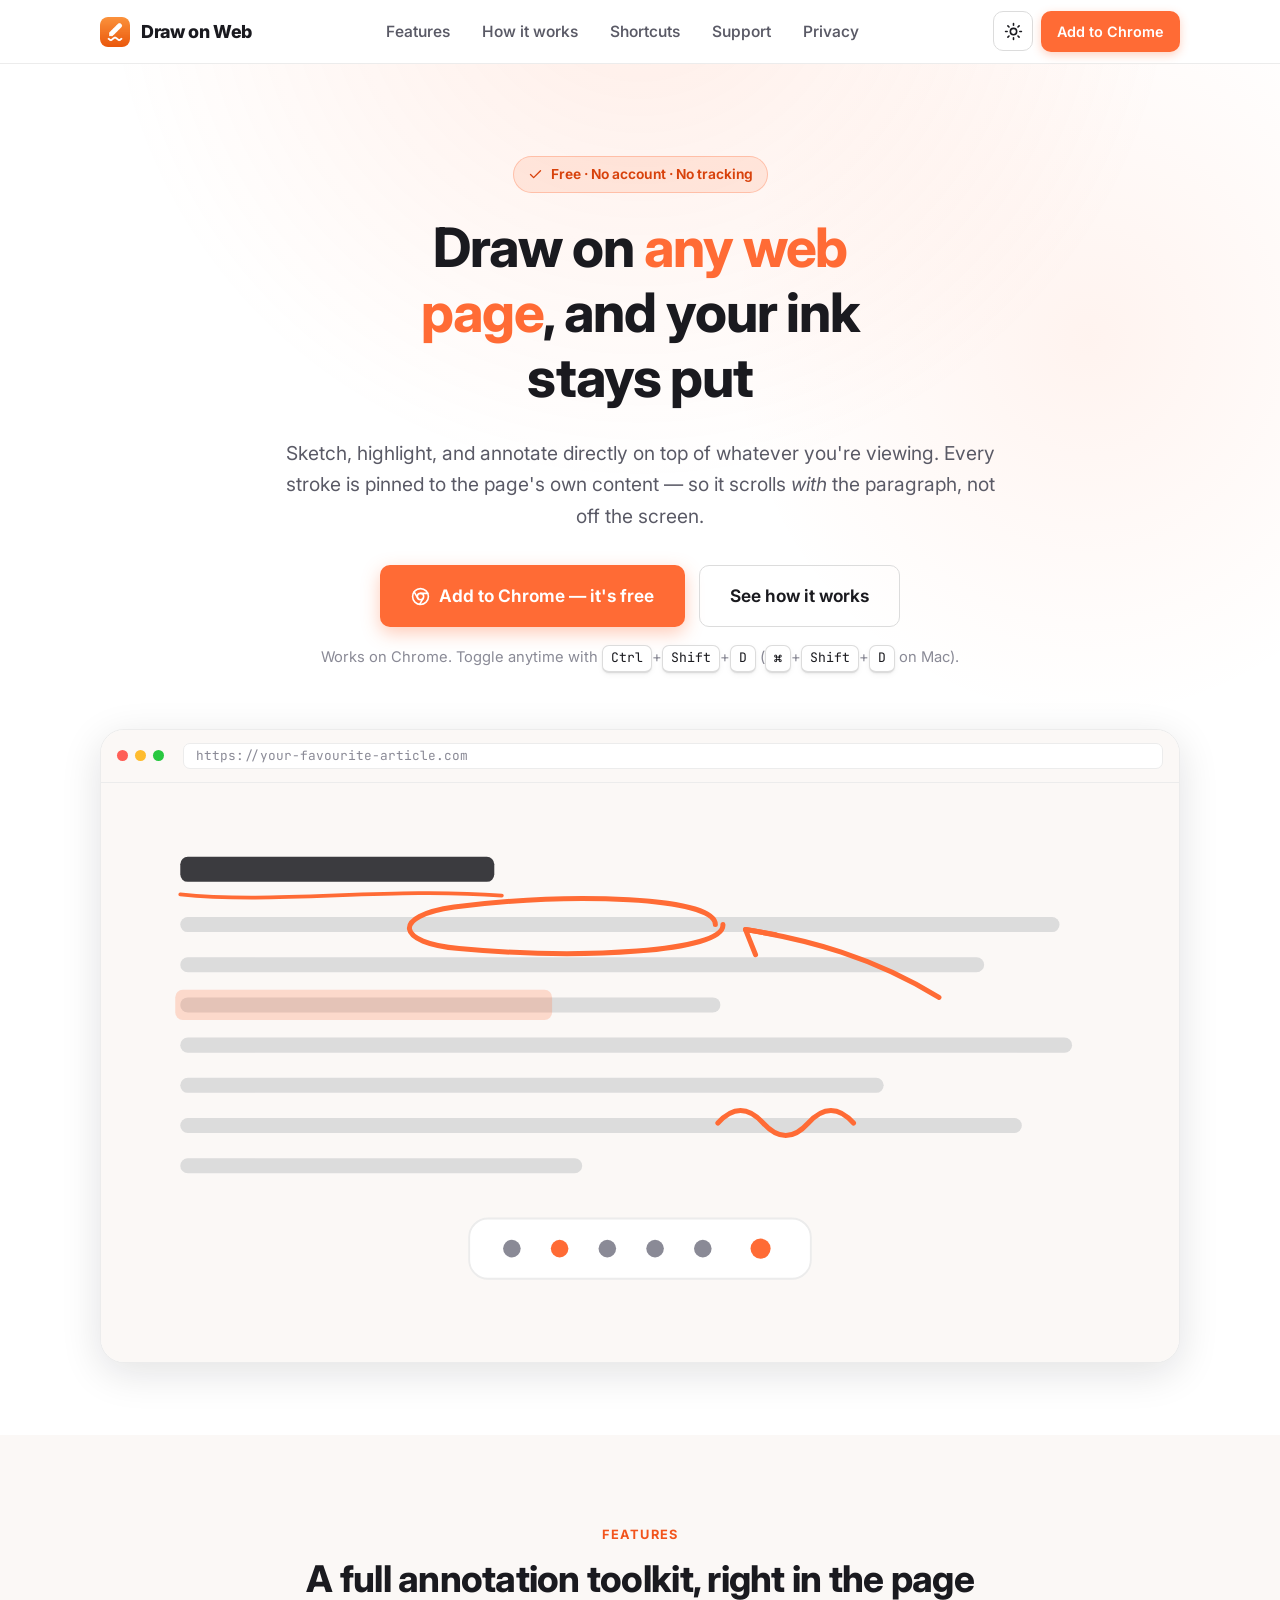
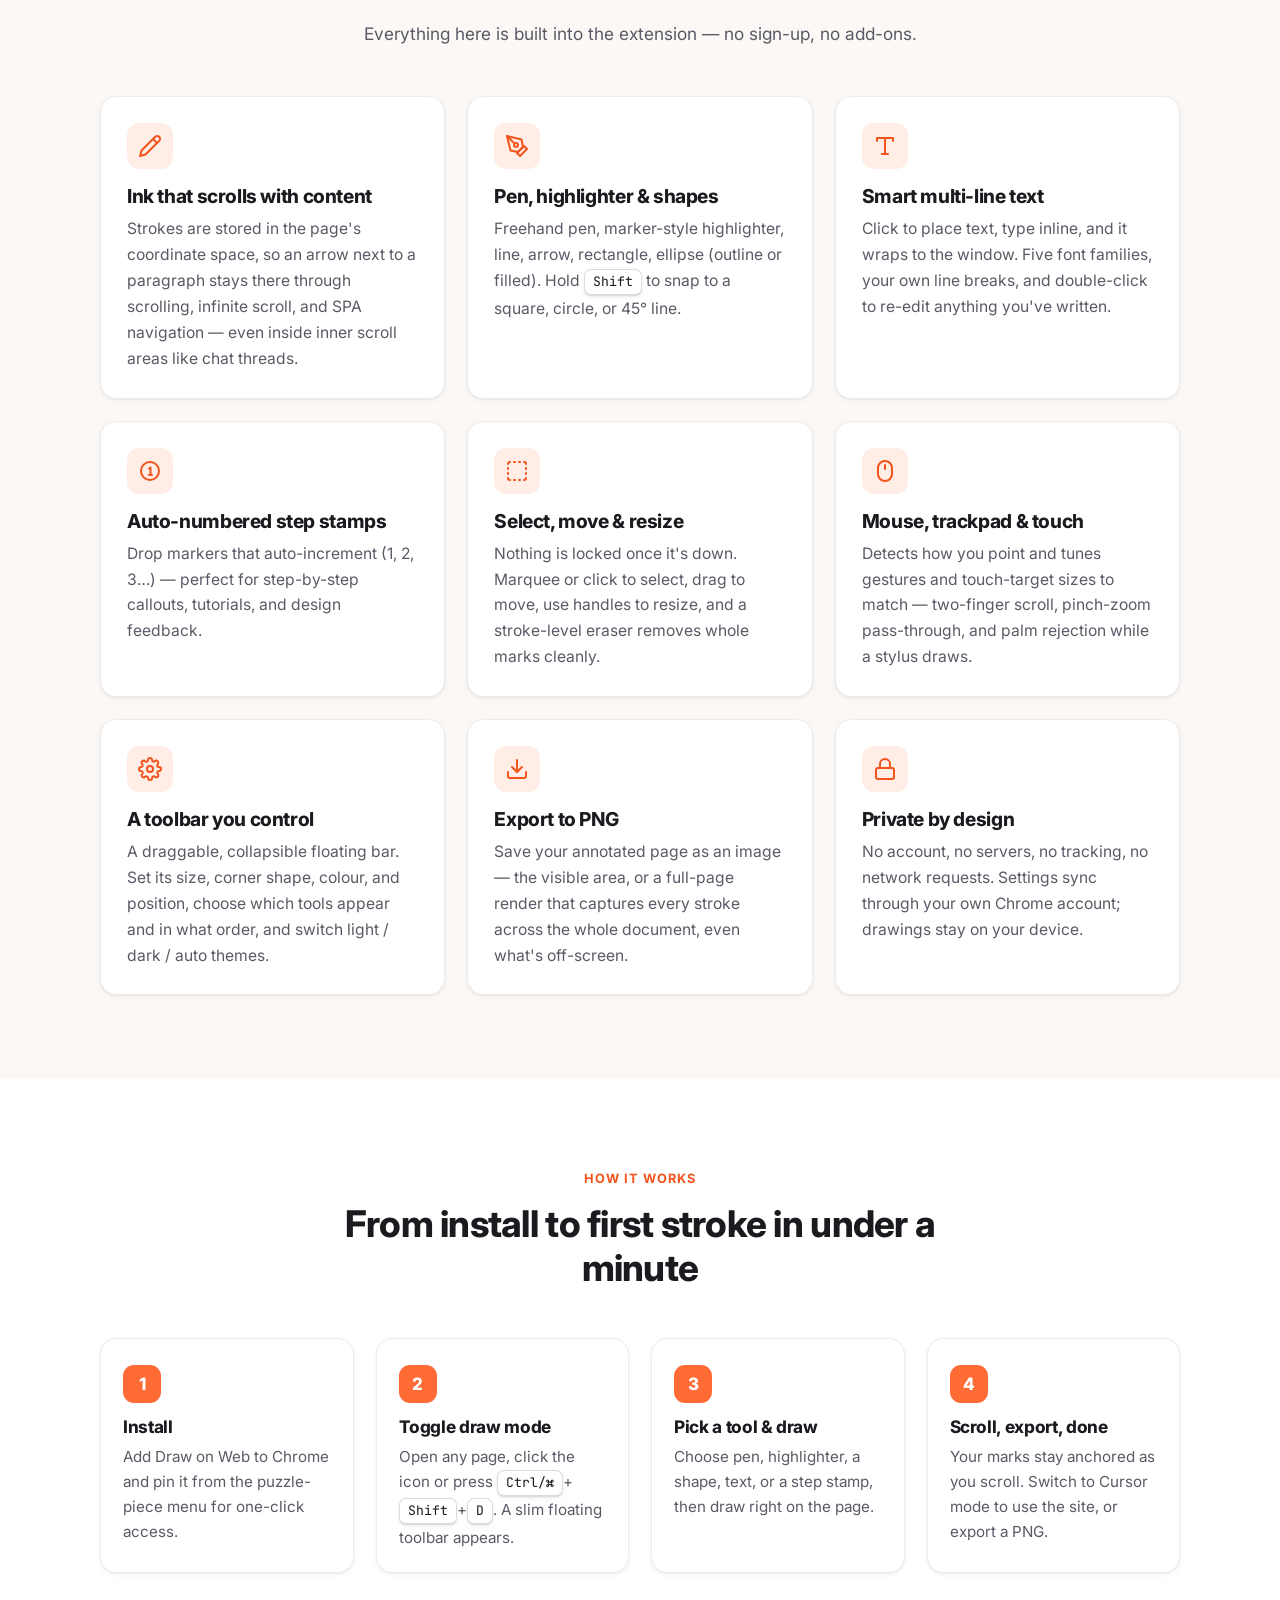
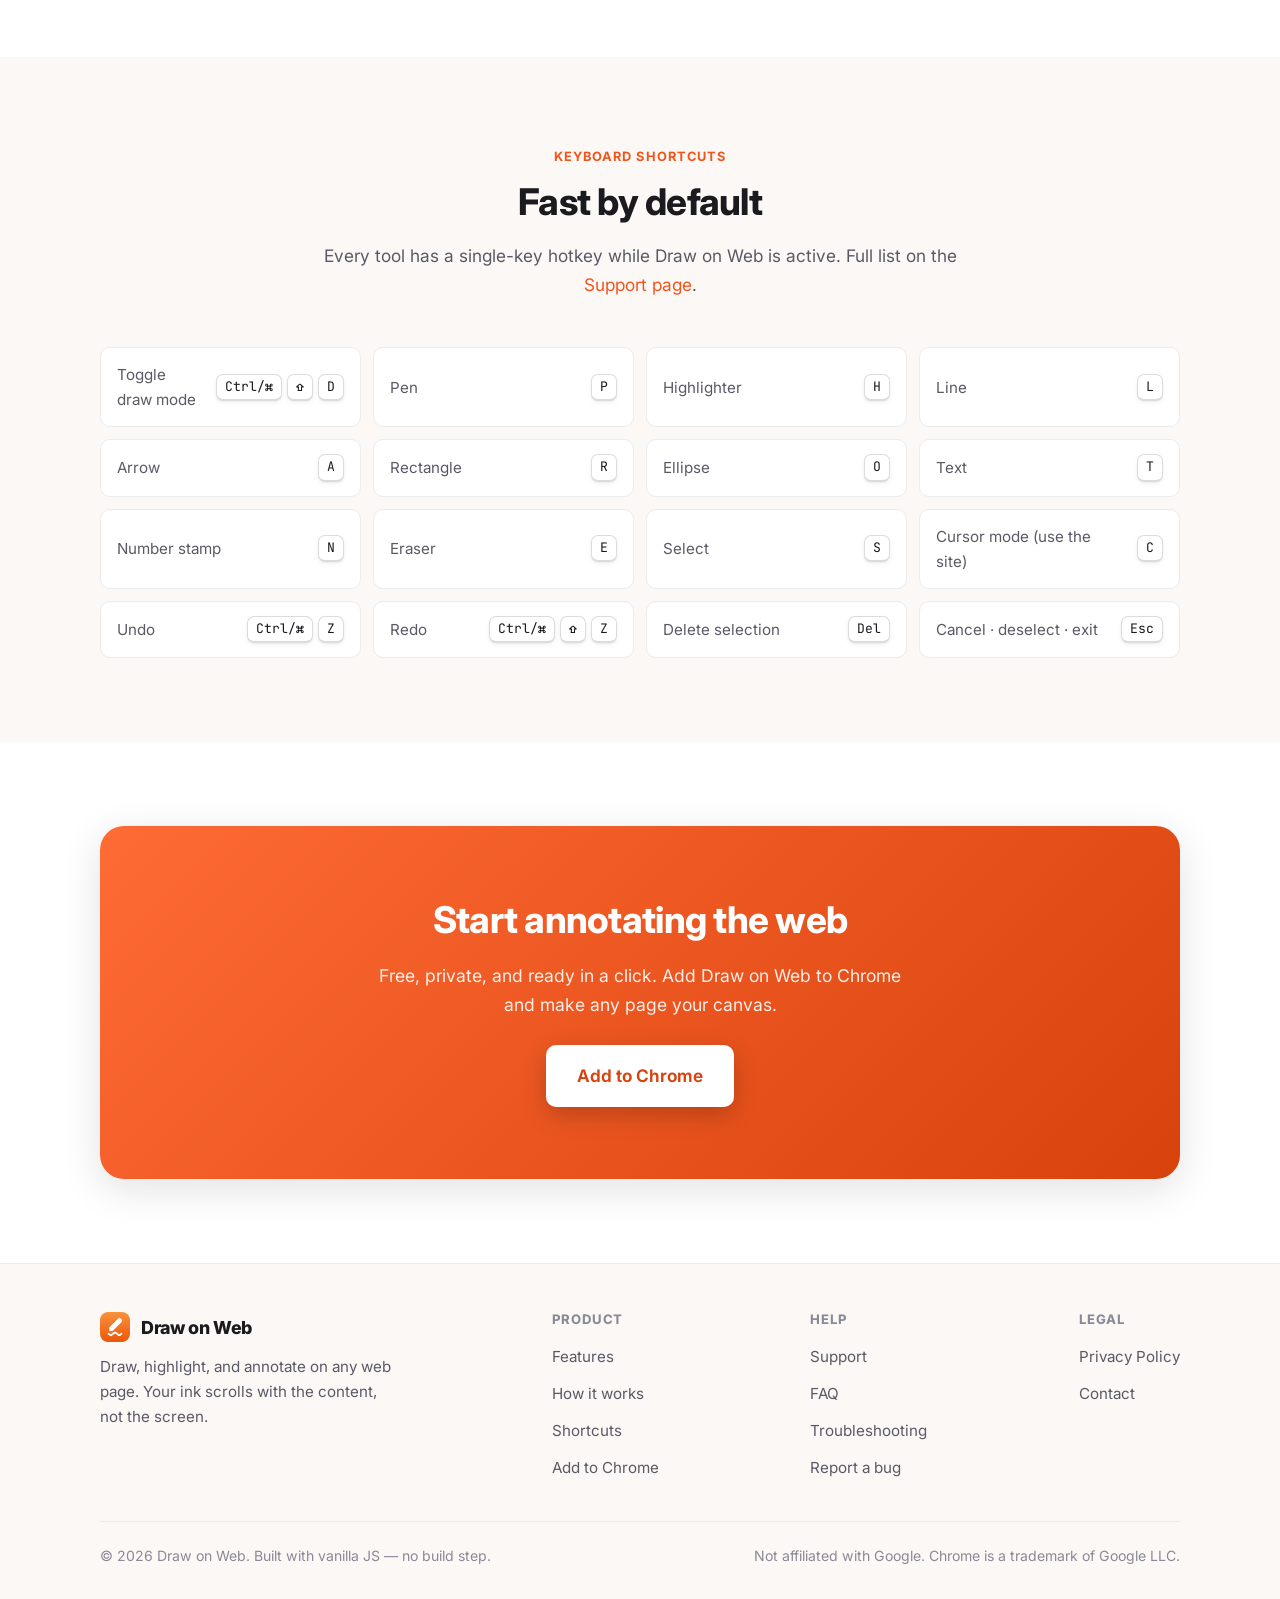
==== commit 28ceb4d6: "intial commit" ====
--- a/docs/index.html
+++ b/docs/index.html
@@ -81,19 +81,43 @@
         </div>
         <p class="hero-note">Works on Chrome. Toggle anytime with <kbd>Ctrl</kbd>+<kbd>Shift</kbd>+<kbd>D</kbd> (<kbd>⌘</kbd>+<kbd>Shift</kbd>+<kbd>D</kbd> on Mac).</p>
 
-        <!-- Hero visual: faux browser with a screenshot placeholder -->
+        <!-- Hero visual: a faux browser with a pure-SVG "annotated page" demo (theme-aware, no image needed) -->
         <div class="mock reveal">
           <div class="mock-bar">
             <span class="dot"></span><span class="dot"></span><span class="dot"></span>
             <span class="url">https://your-favourite-article.com</span>
           </div>
-          <!-- SCREENSHOT: replace this .shot block with <img src="assets/screenshot-hero.png" alt="Draw on Web annotating a web page"> (recommended 1280×720) -->
-          <div class="shot">
-            <div class="shot-inner">
-              <svg viewBox="0 0 24 24" fill="none" stroke="currentColor" stroke-width="1.6" stroke-linecap="round" stroke-linejoin="round"><path d="M17 3a2.85 2.83 0 1 1 4 4L7.5 20.5 2 22l1.5-5.5Z"/><path d="m15 5 4 4"/></svg>
-              <b>Add your hero screenshot here</b>
-              <span>Drop a 1280×720 PNG at <code>assets/screenshot-hero.png</code> and replace this placeholder block in <code>index.html</code>.</span>
-            </div>
+          <div class="hero-art">
+            <svg viewBox="0 0 820 420" role="img" aria-label="Illustration of a web page with hand-drawn annotations and the Draw on Web toolbar">
+              <!-- article text -->
+              <rect class="ink-strong" x="44" y="38" width="250" height="20" rx="6"/>
+              <rect class="ink-line" x="44" y="86" width="700" height="12" rx="6"/>
+              <rect class="ink-line" x="44" y="118" width="640" height="12" rx="6"/>
+              <rect class="ink-line" x="44" y="150" width="430" height="12" rx="6"/>
+              <rect class="ink-line" x="44" y="182" width="710" height="12" rx="6"/>
+              <rect class="ink-line" x="44" y="214" width="560" height="12" rx="6"/>
+              <rect class="ink-line" x="44" y="246" width="670" height="12" rx="6"/>
+              <rect class="ink-line" x="44" y="278" width="320" height="12" rx="6"/>
+              <!-- highlighter swipe -->
+              <rect class="ink-hi" x="40" y="144" width="300" height="24" rx="6"/>
+              <!-- underline under the title -->
+              <path class="ink-stroke thin" d="M44 68 C 120 76, 210 62, 300 69"/>
+              <!-- hand-drawn circle around a phrase -->
+              <path class="ink-stroke" d="M470 92 C 470 70, 356 66, 262 78 C 212 85, 216 107, 266 111 C 362 120, 478 114, 476 92"/>
+              <!-- arrow pointing at the circle -->
+              <path class="ink-stroke" d="M648 150 C 596 118, 544 104, 494 96"/>
+              <path class="ink-stroke" d="M494 96 l 24 4 M494 96 l 8 20"/>
+              <!-- freehand pen squiggle -->
+              <path class="ink-stroke" d="M472 250 q 18 -20 36 0 t 36 0 t 36 0"/>
+              <!-- floating toolbar -->
+              <rect class="ink-bar" x="274" y="326" width="272" height="48" rx="15"/>
+              <circle class="ink-dot" cx="308" cy="350" r="7"/>
+              <circle class="ink-dot active" cx="346" cy="350" r="7"/>
+              <circle class="ink-dot" cx="384" cy="350" r="7"/>
+              <circle class="ink-dot" cx="422" cy="350" r="7"/>
+              <circle class="ink-dot" cx="460" cy="350" r="7"/>
+              <circle class="ink-color" cx="506" cy="350" r="8"/>
+            </svg>
           </div>
         </div>
       </div>
@@ -199,41 +223,8 @@
       </div>
     </section>
 
-    <!-- ===================== SCREENSHOTS ===================== -->
-    <section class="section section-alt">
-      <div class="container">
-        <div class="section-head reveal">
-          <span class="eyebrow">A look inside</span>
-          <h2>See it in action</h2>
-          <p>Swap these placeholders for real screenshots before you go live — see <code>docs/README.md</code>.</p>
-        </div>
-        <div class="grid grid-2">
-          <!-- SCREENSHOT: replace with <img src="assets/screenshot-toolbar.png" alt="..."> -->
-          <div class="card reveal" style="padding:0;overflow:hidden">
-            <div class="shot in-card">
-              <div class="shot-inner">
-                <svg viewBox="0 0 24 24" fill="none" stroke="currentColor" stroke-width="1.6" stroke-linecap="round" stroke-linejoin="round"><rect x="3" y="4" width="18" height="16" rx="2"/><path d="M3 10h18"/></svg>
-                <b>The floating toolbar</b>
-                <span>Close-up of the tools, colour dot, and thickness slider.</span>
-              </div>
-            </div>
-          </div>
-          <!-- SCREENSHOT: replace with <img src="assets/screenshot-scroll.png" alt="..."> -->
-          <div class="card reveal" style="padding:0;overflow:hidden">
-            <div class="shot in-card">
-              <div class="shot-inner">
-                <svg viewBox="0 0 24 24" fill="none" stroke="currentColor" stroke-width="1.6" stroke-linecap="round" stroke-linejoin="round"><path d="M12 5v14"/><path d="m19 12-7 7-7-7"/></svg>
-                <b>Annotations that stay anchored</b>
-                <span>Before/after scroll — ink stays next to the content.</span>
-              </div>
-            </div>
-          </div>
-        </div>
-      </div>
-    </section>
-
     <!-- ===================== SHORTCUTS ===================== -->
-    <section class="section" id="shortcuts">
+    <section class="section section-alt" id="shortcuts">
       <div class="container">
         <div class="section-head reveal">
           <span class="eyebrow">Keyboard shortcuts</span>
--- a/docs/styles.css
+++ b/docs/styles.css
@@ -320,7 +320,7 @@
 .hero-cta { display: flex; gap: 14px; justify-content: center; flex-wrap: wrap; }
 .hero-note { margin-top: 18px; font-size: 0.92rem; color: var(--text-faint); }
 
-/* Faux browser mock for the hero visual / screenshots */
+/* Faux browser mock that frames the hero illustration */
 .mock {
   margin-top: 56px;
   border-radius: var(--radius-lg);
@@ -356,28 +356,18 @@
   font-family: var(--mono);
 }
 
-/* Reusable screenshot placeholder */
-.shot {
-  position: relative;
-  aspect-ratio: 16 / 9;
-  display: grid;
-  place-items: center;
-  text-align: center;
-  padding: 24px;
-  color: var(--text-faint);
-  background:
-    repeating-linear-gradient(45deg, var(--bg-alt), var(--bg-alt) 14px, var(--bg) 14px, var(--bg) 28px);
-}
-.shot-inner {
-  display: grid;
-  gap: 10px;
-  justify-items: center;
-  max-width: 420px;
-}
-.shot svg { width: 42px; height: 42px; color: var(--brand); opacity: 0.8; }
-.shot b { color: var(--text-dim); font-size: 1rem; }
-.shot span { font-size: 0.86rem; }
-.shot.in-card { border-radius: var(--radius); border: 1px dashed var(--border-strong); overflow: hidden; }
+/* Hero illustration — a pure-SVG "annotated page" scene, theme-aware */
+.hero-art { padding: 26px 24px; background: var(--bg-alt); }
+.hero-art svg { width: 100%; height: auto; display: block; }
+.ink-strong { fill: var(--text); opacity: 0.85; }
+.ink-line { fill: var(--border-strong); }
+.ink-hi { fill: var(--brand); opacity: 0.22; }
+.ink-stroke { fill: none; stroke: var(--brand); stroke-width: 4; stroke-linecap: round; stroke-linejoin: round; }
+.ink-stroke.thin { stroke-width: 3; }
+.ink-bar { fill: var(--bg-elevated); stroke: var(--border); stroke-width: 1.5; }
+.ink-dot { fill: var(--text-faint); }
+.ink-dot.active { fill: var(--brand); }
+.ink-color { fill: var(--brand); }
 
 /* ---- Feature grid -------------------------------------------------------- */
 .grid { display: grid; gap: 22px; }
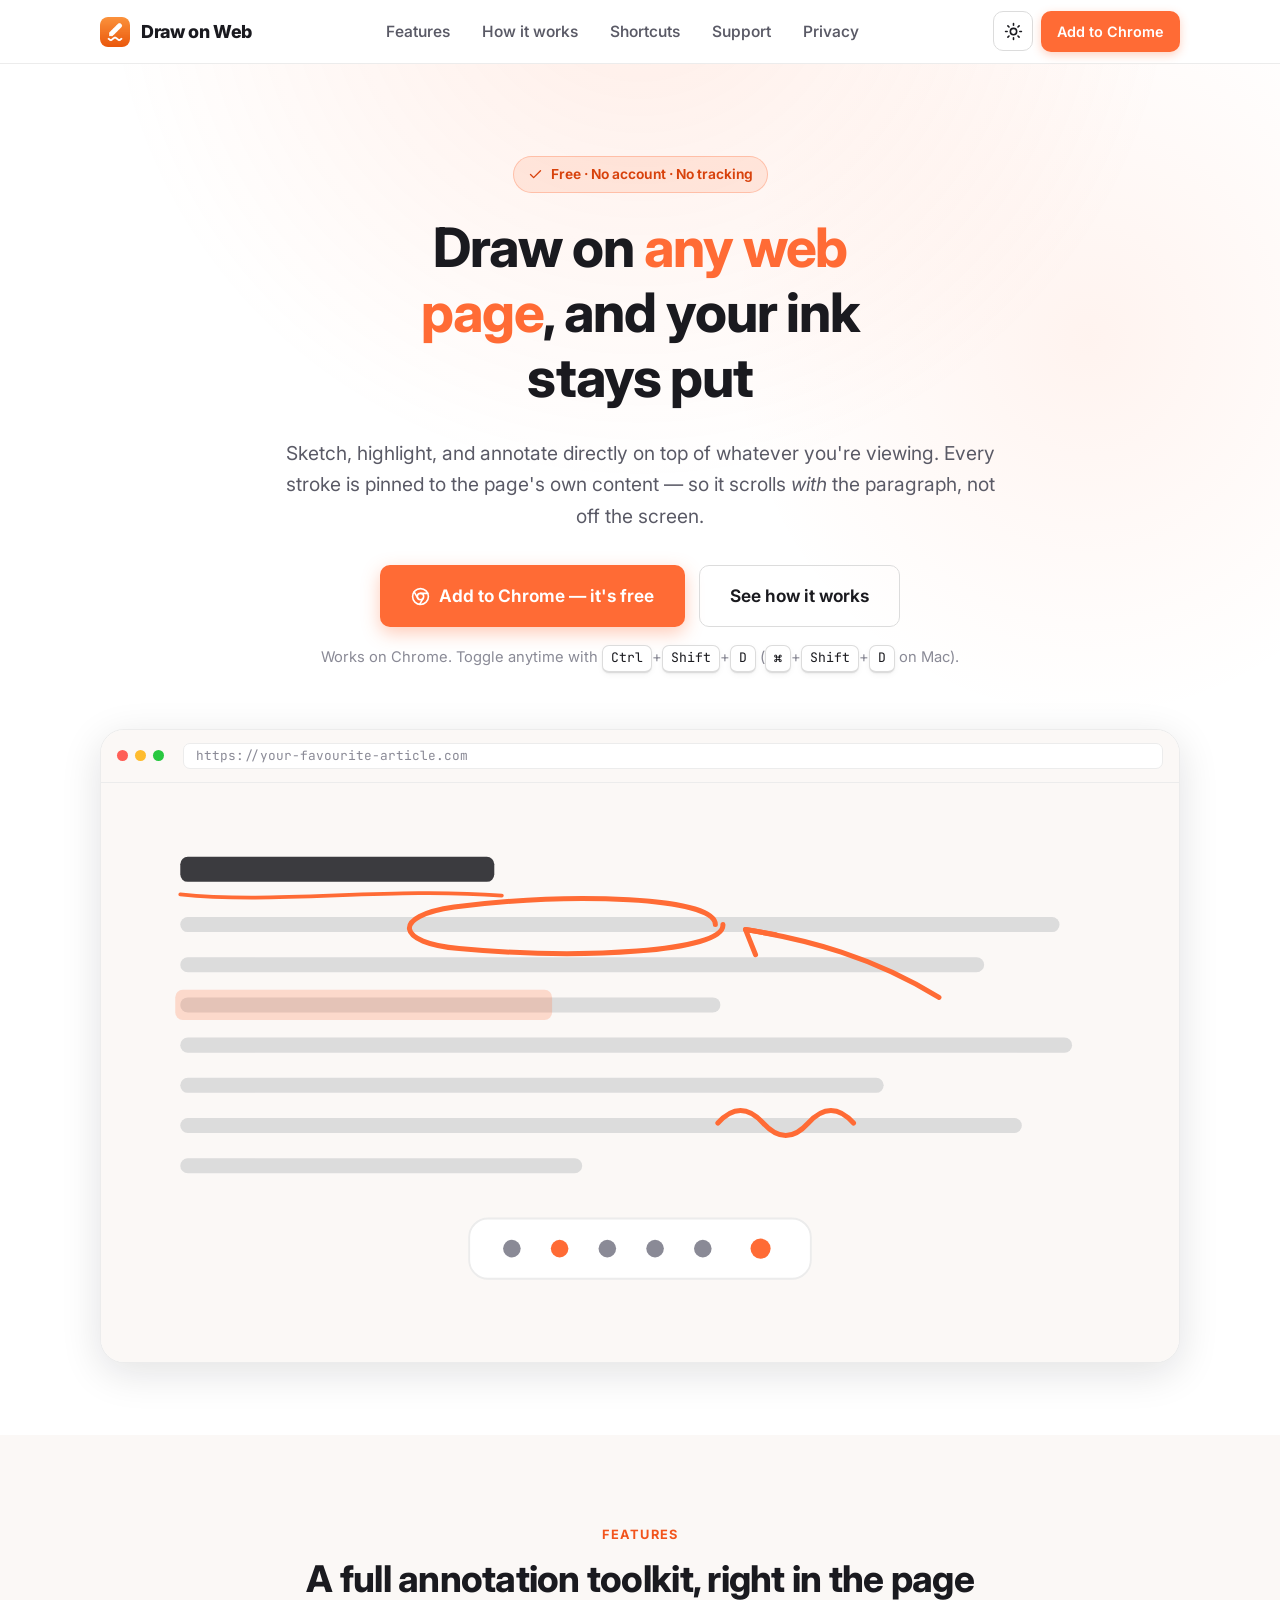
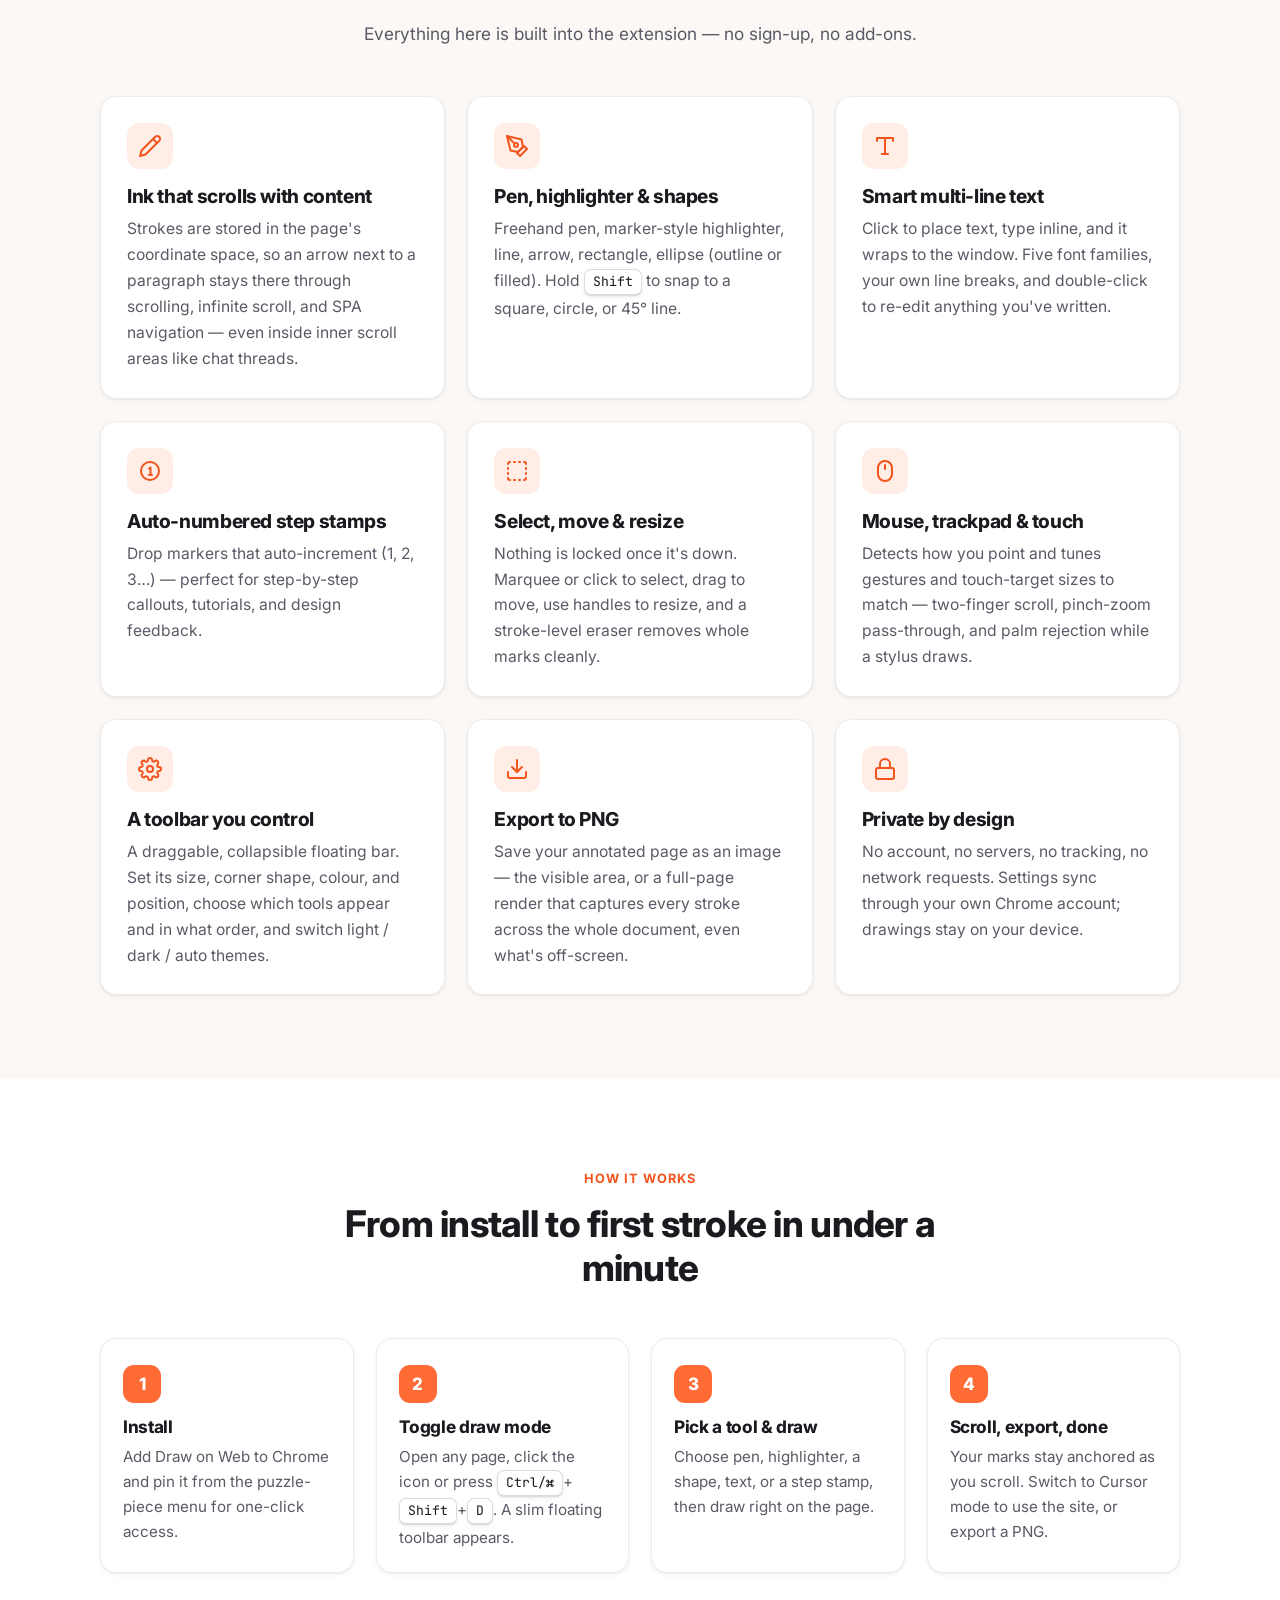
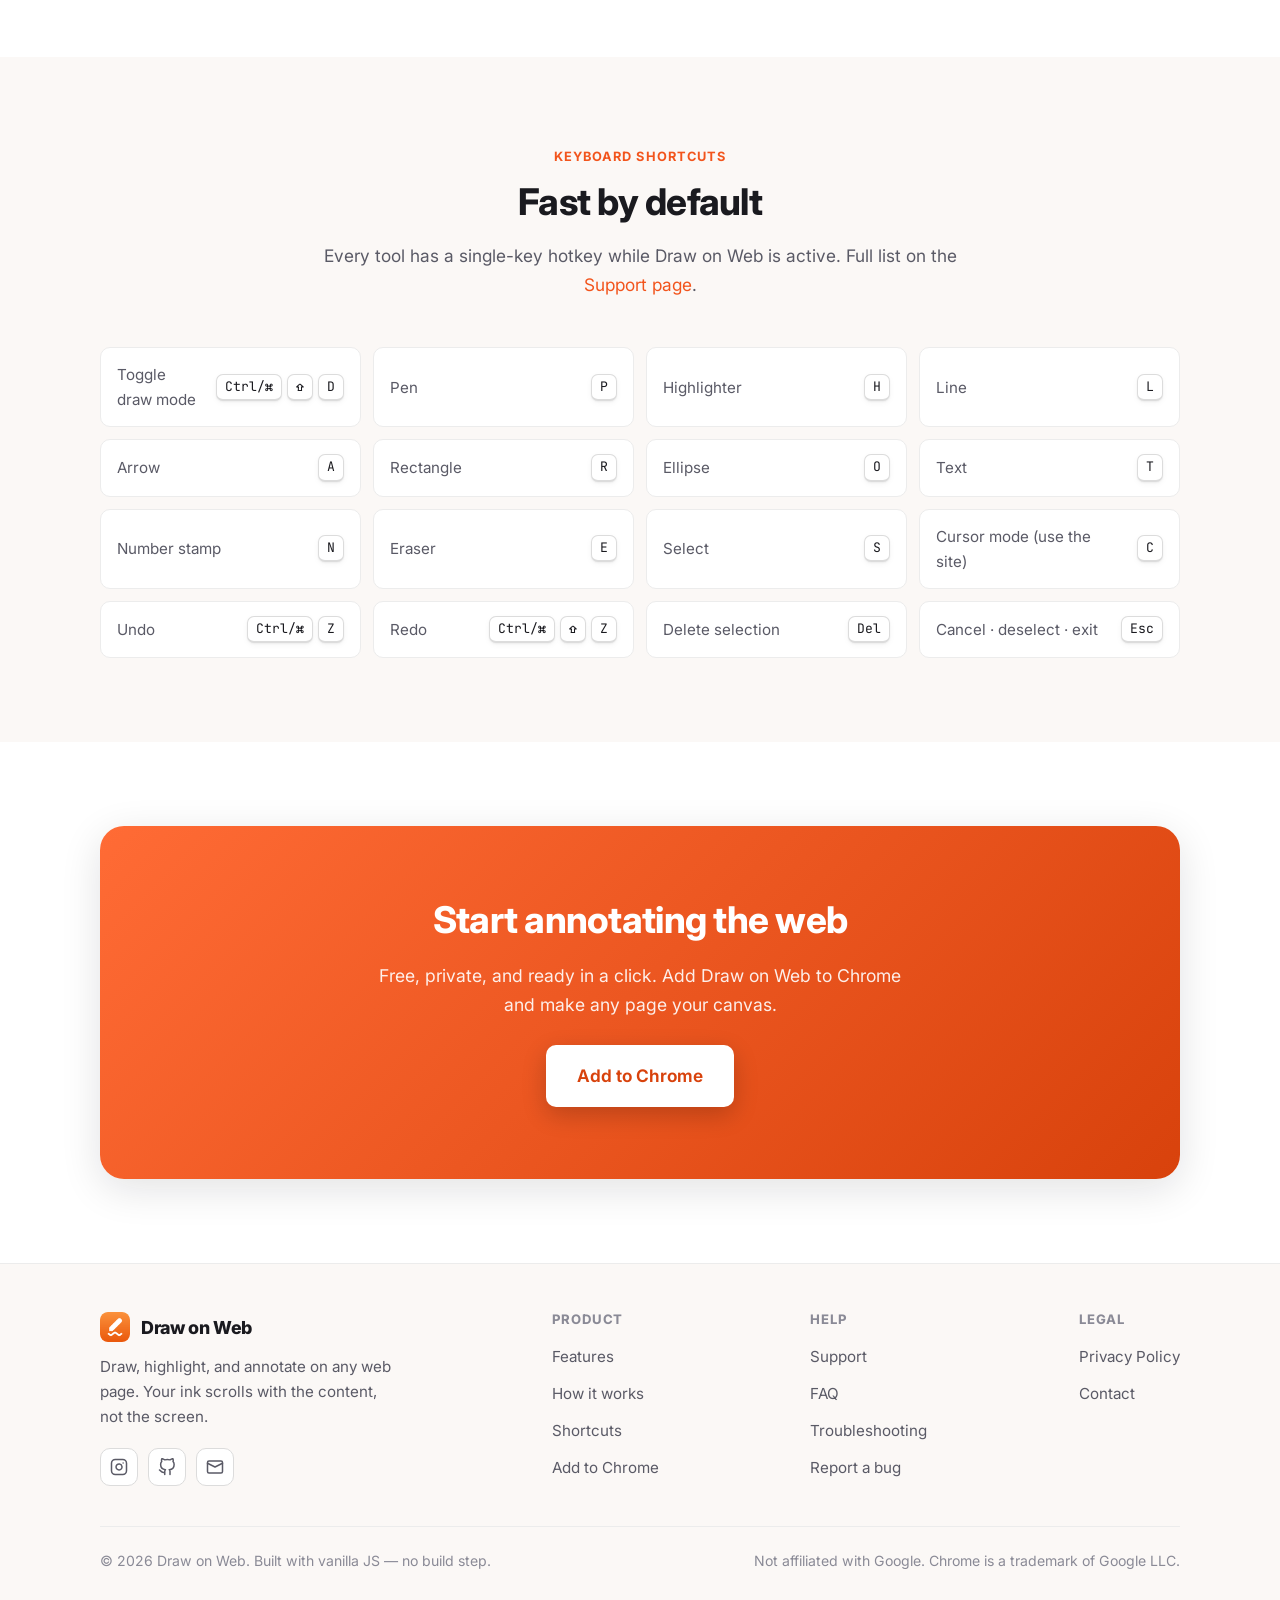
==== commit 142a4fec: "intial commit" ====
--- a/docs/index.html
+++ b/docs/index.html
@@ -272,6 +272,17 @@
         <div>
           <a class="brand" href="index.html"><img src="assets/icon-48.png" alt="" /> Draw on Web</a>
           <p class="footer-about">Draw, highlight, and annotate on any web page. Your ink scrolls with the content, not the screen.</p>
+          <div class="socials">
+            <a class="social" data-instagram-link href="#" aria-label="Instagram">
+              <svg viewBox="0 0 24 24" fill="none" stroke="currentColor" stroke-width="2" stroke-linecap="round" stroke-linejoin="round"><rect x="2" y="2" width="20" height="20" rx="5"/><path d="M16 11.37A4 4 0 1 1 12.63 8 4 4 0 0 1 16 11.37z"/><line x1="17.5" y1="6.5" x2="17.51" y2="6.5"/></svg>
+            </a>
+            <a class="social" data-repo-link href="#" aria-label="GitHub">
+              <svg viewBox="0 0 24 24" fill="none" stroke="currentColor" stroke-width="2" stroke-linecap="round" stroke-linejoin="round"><path d="M9 19c-5 1.5-5-2.5-7-3m14 6v-3.87a3.37 3.37 0 0 0-.94-2.61c3.14-.35 6.44-1.54 6.44-7A5.44 5.44 0 0 0 20 4.77 5.07 5.07 0 0 0 19.91 1S18.73.65 16 2.48a13.38 13.38 0 0 0-7 0C6.27.65 5.09 1 5.09 1A5.07 5.07 0 0 0 5 4.77a5.44 5.44 0 0 0-1.5 3.78c0 5.42 3.3 6.61 6.44 7A3.37 3.37 0 0 0 9 18.13V22"/></svg>
+            </a>
+            <a class="social" data-email-link href="#" aria-label="Email">
+              <svg viewBox="0 0 24 24" fill="none" stroke="currentColor" stroke-width="2" stroke-linecap="round" stroke-linejoin="round"><rect x="2" y="4" width="20" height="16" rx="2"/><path d="m22 7-10 5L2 7"/></svg>
+            </a>
+          </div>
         </div>
         <div class="footer-col">
           <h4>Product</h4>
--- a/docs/styles.css
+++ b/docs/styles.css
@@ -295,6 +295,21 @@
 }
 .hero > .container { position: relative; }
 
+/* Staggered entrance for the above-the-fold content (first impression) */
+@keyframes dow-rise {
+  from { opacity: 0; transform: translateY(18px); }
+  to { opacity: 1; transform: none; }
+}
+.hero .pill,
+.hero h1,
+.hero-sub,
+.hero-cta,
+.hero-note { animation: dow-rise 0.7s cubic-bezier(0.22, 1, 0.36, 1) both; }
+.hero h1 { animation-delay: 0.06s; }
+.hero-sub { animation-delay: 0.12s; }
+.hero-cta { animation-delay: 0.18s; }
+.hero-note { animation-delay: 0.24s; }
+
 .pill {
   display: inline-flex;
   align-items: center;
@@ -585,6 +600,20 @@
 .footer-col a { color: var(--text-dim); font-size: 0.95rem; }
 .footer-col a:hover { color: var(--brand-600); }
 .footer-about { max-width: 300px; color: var(--text-dim); font-size: 0.95rem; }
+.socials { display: flex; gap: 10px; margin-top: 18px; }
+.social {
+  display: inline-grid;
+  place-items: center;
+  width: 38px;
+  height: 38px;
+  border-radius: 10px;
+  border: 1px solid var(--border-strong);
+  background: var(--bg-elevated);
+  color: var(--text-dim);
+  transition: color 0.15s ease, border-color 0.15s ease, background-color 0.15s ease, transform 0.15s ease;
+}
+.social:hover { color: var(--brand-700); border-color: var(--brand); background: var(--brand-soft); transform: translateY(-2px); text-decoration: none; }
+.social svg { width: 18px; height: 18px; }
 .footer-bottom {
   margin-top: 40px;
   padding-top: 22px;
